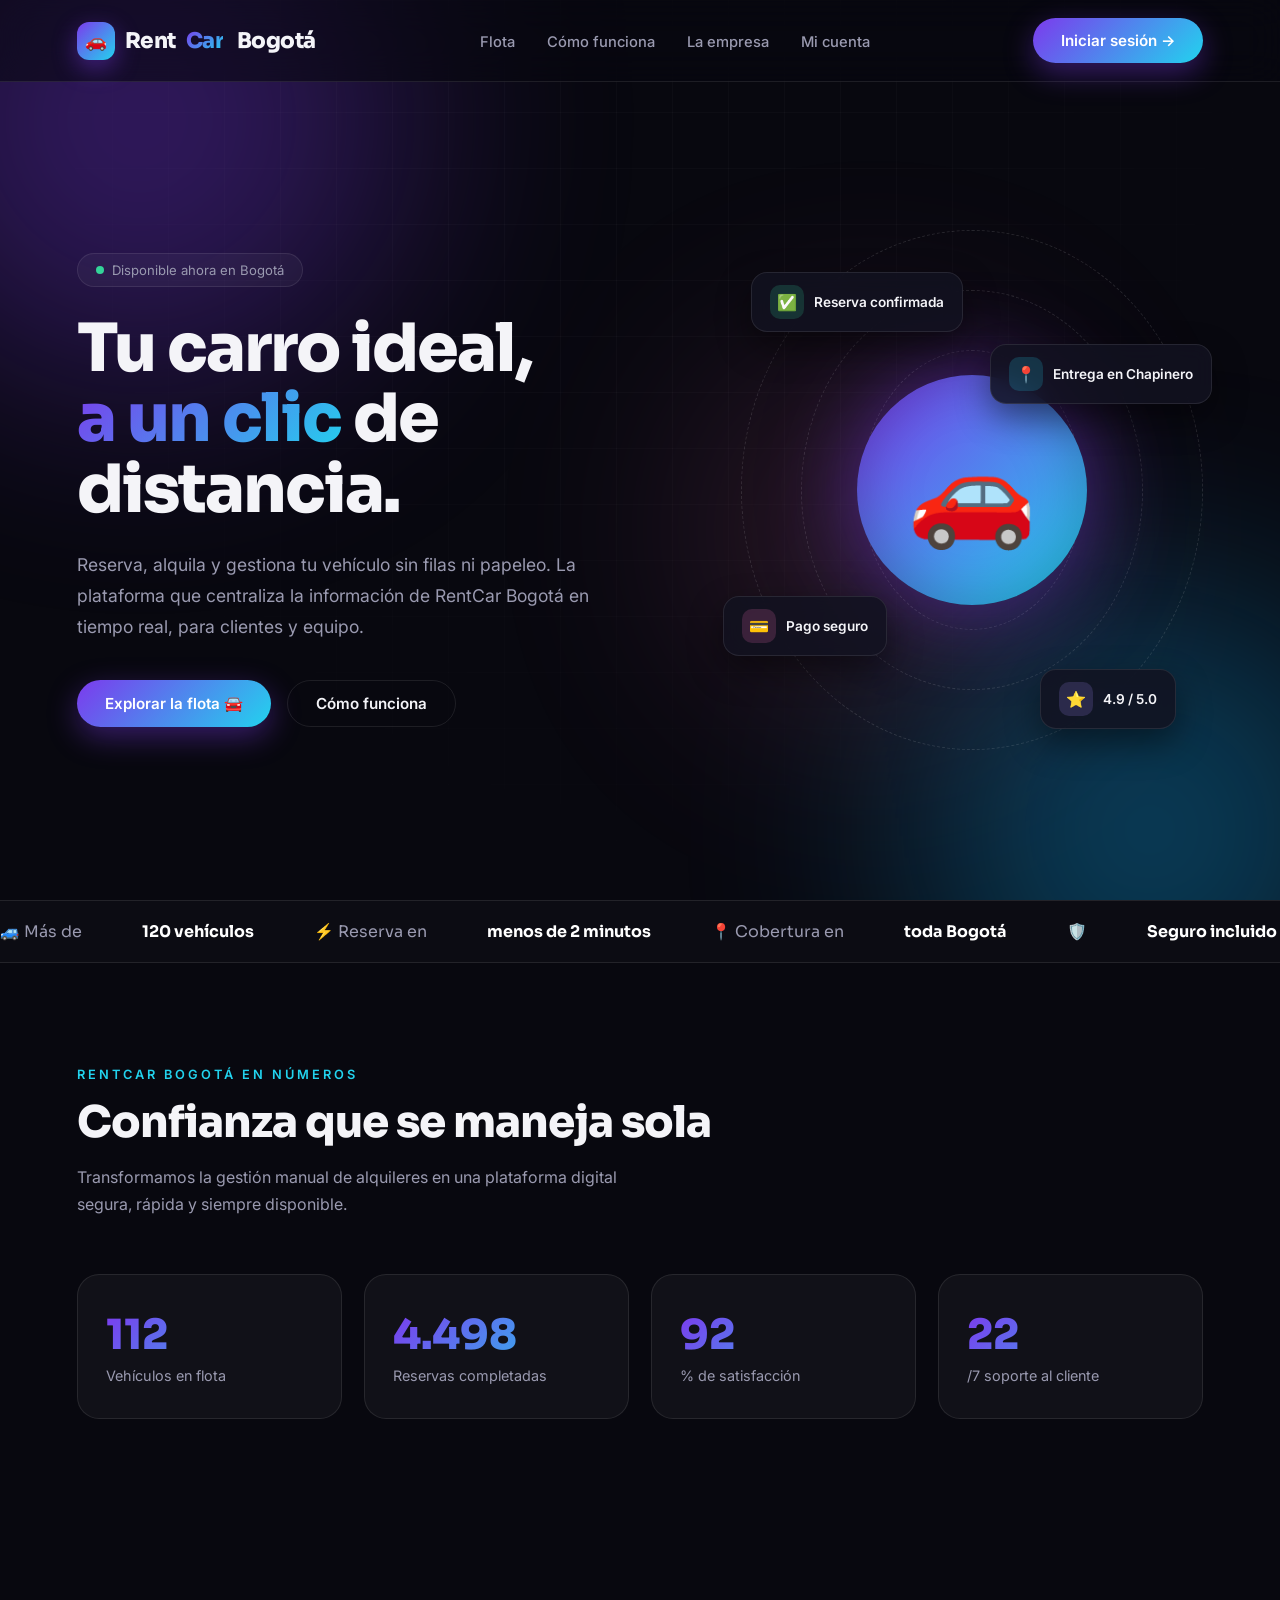
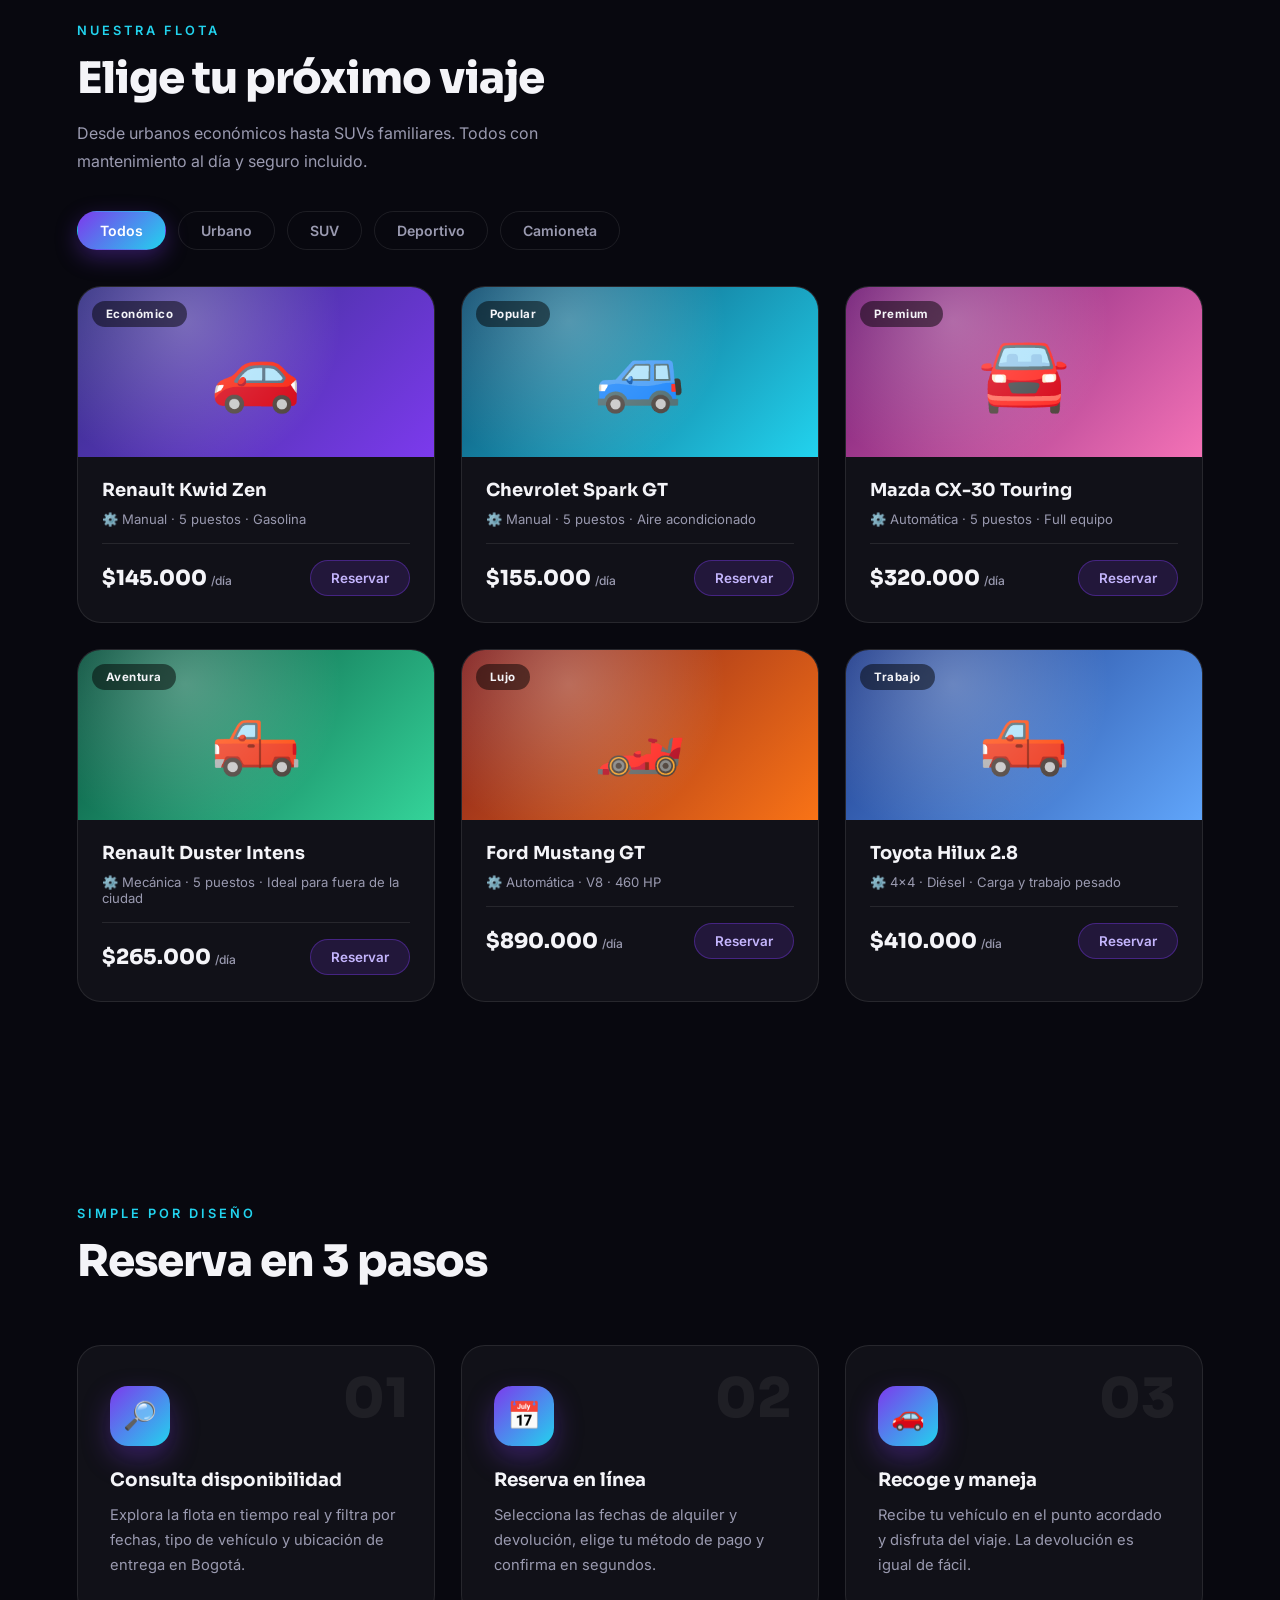
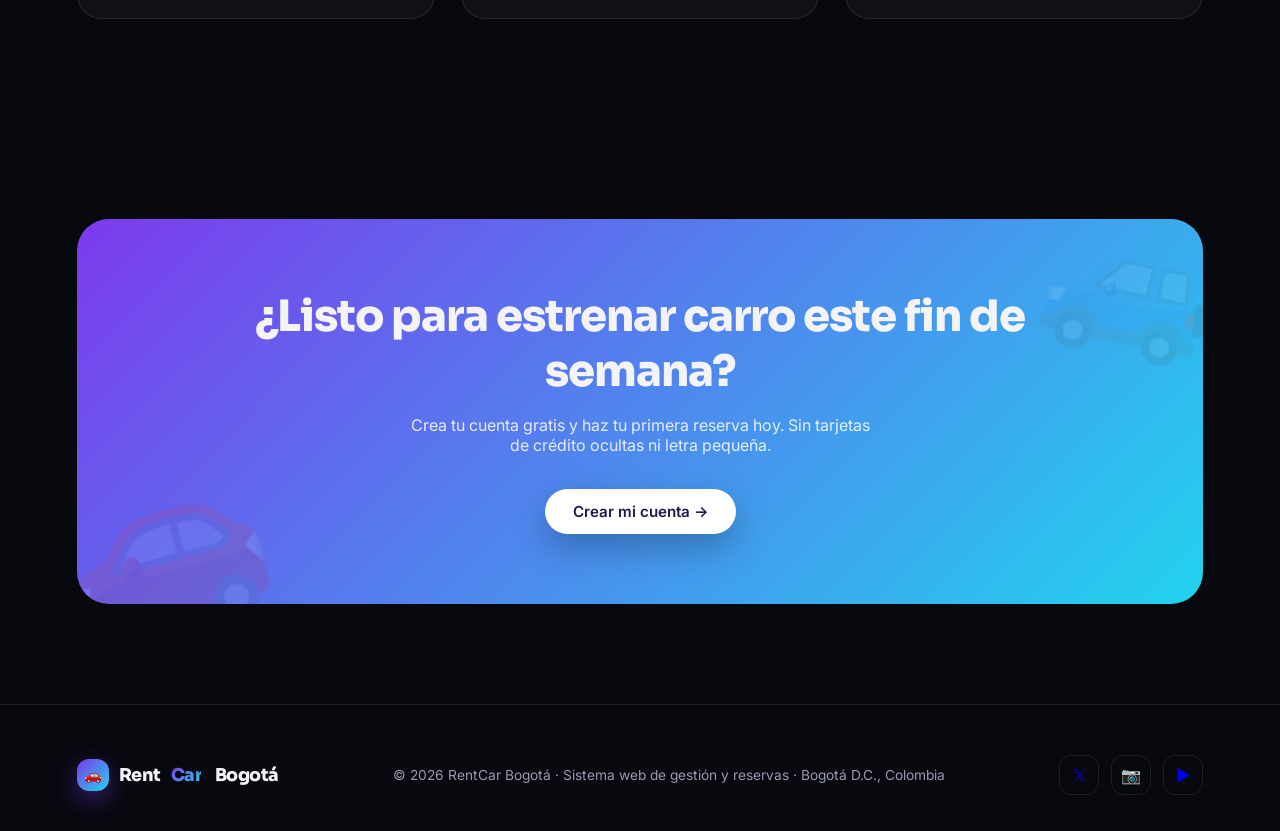
==== index.html @ 8a9c3f7c "landing page - version 1" ====
<!DOCTYPE html>
<html lang="es">
<head>
<meta charset="UTF-8">
<meta name="viewport" content="width=device-width, initial-scale=1.0">
<title>RentCar Bogotá — Tu carro te espera</title>
<link rel="preconnect" href="https://fonts.googleapis.com">
<link href="https://fonts.googleapis.com/css2?family=Sora:wght@400;600;700;800&family=Inter:wght@400;500;600&display=swap" rel="stylesheet">
<style>
:root{
  --bg:#08080f; --bg2:#0d0d1a; --card:#12122www;
  --card:rgba(255,255,255,.04);
  --violet:#7c3aed; --cyan:#22d3ee; --pink:#f472b6;
  --grad:linear-gradient(135deg,#7c3aed 0%,#22d3ee 100%);
  --text:#f4f4f8; --muted:#9a9ab0;
  --border:rgba(255,255,255,.09);
}
*{margin:0;padding:0;box-sizing:border-box}
html{scroll-behavior:smooth}
body{background:var(--bg);color:var(--text);font-family:'Inter',sans-serif;overflow-x:hidden}
h1,h2,h3,.brand{font-family:'Sora',sans-serif}
::selection{background:var(--violet);color:#fff}

/* ---------- FONDO ANIMADO ---------- */
.aurora{position:fixed;inset:0;z-index:-2;overflow:hidden}
.aurora span{position:absolute;border-radius:50%;filter:blur(120px);opacity:.35;animation:drift 18s ease-in-out infinite alternate}
.aurora span:nth-child(1){width:520px;height:520px;background:#7c3aed;top:-140px;left:-120px}
.aurora span:nth-child(2){width:460px;height:460px;background:#0ea5e9;bottom:-160px;right:-100px;animation-delay:-6s}
.aurora span:nth-child(3){width:340px;height:340px;background:#f472b6;top:40%;left:55%;opacity:.18;animation-delay:-12s}
@keyframes drift{from{transform:translate(0,0) scale(1)}to{transform:translate(90px,60px) scale(1.15)}}
.grid-overlay{position:fixed;inset:0;z-index:-1;background-image:linear-gradient(rgba(255,255,255,.025) 1px,transparent 1px),linear-gradient(90deg,rgba(255,255,255,.025) 1px,transparent 1px);background-size:56px 56px;mask-image:radial-gradient(ellipse at 50% 0%,#000 30%,transparent 75%)}

/* ---------- NAV ---------- */
nav{position:fixed;top:0;left:0;right:0;z-index:100;display:flex;align-items:center;justify-content:space-between;padding:18px 6vw;backdrop-filter:blur(18px);background:rgba(8,8,15,.6);border-bottom:1px solid var(--border);transition:.3s}
.brand{font-size:1.35rem;font-weight:800;letter-spacing:-.5px;display:flex;align-items:center;gap:10px;text-decoration:none;color:var(--text)}
.brand .logo{width:38px;height:38px;border-radius:12px;background:var(--grad);display:grid;place-items:center;font-size:1.1rem;box-shadow:0 8px 24px rgba(124,58,237,.45)}
.brand em{font-style:normal;background:var(--grad);-webkit-background-clip:text;background-clip:text;color:transparent}
.nav-links{display:flex;gap:32px;list-style:none}
.nav-links a{color:var(--muted);text-decoration:none;font-size:.92rem;font-weight:500;position:relative;transition:color .25s}
.nav-links a::after{content:'';position:absolute;left:0;bottom:-6px;width:0;height:2px;background:var(--grad);border-radius:2px;transition:width .3s}
.nav-links a:hover{color:#fff}
.nav-links a:hover::after{width:100%}
.btn{display:inline-flex;align-items:center;gap:8px;padding:13px 28px;border-radius:100px;font-weight:600;font-size:.95rem;text-decoration:none;border:none;cursor:pointer;transition:transform .25s,box-shadow .25s;font-family:'Inter',sans-serif}
.btn-primary{background:var(--grad);color:#fff;box-shadow:0 10px 30px rgba(124,58,237,.4)}
.btn-primary:hover{transform:translateY(-3px);box-shadow:0 16px 40px rgba(34,211,238,.35)}
.btn-ghost{background:transparent;color:var(--text);border:1px solid var(--border)}
.btn-ghost:hover{border-color:var(--cyan);transform:translateY(-3px)}
.hamburger{display:none;background:none;border:none;color:#fff;font-size:1.6rem;cursor:pointer}

/* ---------- HERO ---------- */
.hero{min-height:100vh;display:grid;grid-template-columns:1.15fr .85fr;align-items:center;gap:40px;padding:140px 6vw 60px;max-width:1400px;margin:0 auto}
.badge{display:inline-flex;align-items:center;gap:8px;padding:8px 18px;border-radius:100px;border:1px solid var(--border);background:rgba(255,255,255,.04);font-size:.82rem;color:var(--muted);margin-bottom:26px}
.badge .dot{width:8px;height:8px;border-radius:50%;background:#34d399;animation:pulse 1.8s infinite}
@keyframes pulse{0%,100%{box-shadow:0 0 0 0 rgba(52,211,153,.6)}50%{box-shadow:0 0 0 8px rgba(52,211,153,0)}}
.hero h1{font-size:clamp(2.6rem,5.2vw,4.4rem);font-weight:800;line-height:1.06;letter-spacing:-2px}
.hero h1 .shine{background:var(--grad);-webkit-background-clip:text;background-clip:text;color:transparent;position:relative}
.hero p{color:var(--muted);font-size:1.1rem;line-height:1.75;max-width:520px;margin:26px 0 38px}
.hero-cta{display:flex;gap:16px;flex-wrap:wrap}
.hero-visual{position:relative;height:520px;display:grid;place-items:center}
.orbit{position:absolute;inset:0;border:1px dashed rgba(255,255,255,.12);border-radius:50%;animation:spin 30s linear infinite}
.orbit.o2{inset:60px;animation-duration:22s;animation-direction:reverse}
.orbit.o3{inset:120px;animation-duration:16s}
@keyframes spin{to{transform:rotate(360deg)}}
.car-core{width:230px;height:230px;border-radius:50%;background:var(--grad);display:grid;place-items:center;font-size:6.5rem;box-shadow:0 0 90px rgba(124,58,237,.55),inset 0 0 60px rgba(0,0,0,.25);animation:float 5s ease-in-out infinite;z-index:2}
@keyframes float{0%,100%{transform:translateY(0)}50%{transform:translateY(-22px)}}
.sat{position:absolute;padding:12px 18px;border-radius:16px;background:rgba(18,18,32,.85);border:1px solid var(--border);backdrop-filter:blur(10px);font-size:.85rem;font-weight:600;display:flex;align-items:center;gap:10px;box-shadow:0 14px 34px rgba(0,0,0,.45);animation:float 6s ease-in-out infinite;white-space:nowrap;z-index:3}
.sat .ico{width:34px;height:34px;border-radius:10px;display:grid;place-items:center;font-size:1rem}
.s1{top:8%;left:2%}.s2{top:22%;right:-2%;animation-delay:-2s}.s3{bottom:18%;left:-4%;animation-delay:-4s}.s4{bottom:4%;right:6%;animation-delay:-1s}

/* ---------- MARQUEE ---------- */
.marquee{border-top:1px solid var(--border);border-bottom:1px solid var(--border);padding:20px 0;overflow:hidden;background:rgba(255,255,255,.02)}
.marquee-track{display:flex;gap:60px;width:max-content;animation:scrollX 26s linear infinite}
.marquee-track span{font-family:'Sora',sans-serif;font-size:1rem;color:var(--muted);display:flex;align-items:center;gap:60px;white-space:nowrap}
.marquee-track b{color:#fff}
@keyframes scrollX{to{transform:translateX(-50%)}}

/* ---------- SECCIONES ---------- */
section{padding:100px 6vw;max-width:1400px;margin:0 auto}
.sec-tag{color:var(--cyan);font-size:.8rem;font-weight:600;letter-spacing:3px;text-transform:uppercase}
.sec-title{font-size:clamp(1.9rem,3.4vw,2.8rem);font-weight:800;letter-spacing:-1px;margin:12px 0 14px}
.sec-sub{color:var(--muted);max-width:560px;line-height:1.7}

/* reveal */
.reveal{opacity:0;transform:translateY(42px);transition:opacity .8s cubic-bezier(.2,.7,.3,1),transform .8s cubic-bezier(.2,.7,.3,1)}
.reveal.visible{opacity:1;transform:none}

/* ---------- STATS ---------- */
.stats{display:grid;grid-template-columns:repeat(4,1fr);gap:22px;margin-top:56px}
.stat{padding:34px 28px;border-radius:22px;background:var(--card);border:1px solid var(--border);transition:.35s;position:relative;overflow:hidden}
.stat::before{content:'';position:absolute;top:0;left:0;right:0;height:3px;background:var(--grad);transform:scaleX(0);transform-origin:left;transition:transform .45s}
.stat:hover{transform:translateY(-8px);border-color:rgba(124,58,237,.5)}
.stat:hover::before{transform:scaleX(1)}
.stat .num{font-family:'Sora',sans-serif;font-size:2.6rem;font-weight:800;background:var(--grad);-webkit-background-clip:text;background-clip:text;color:transparent}
.stat .lbl{color:var(--muted);font-size:.9rem;margin-top:6px}

/* ---------- FLOTA ---------- */
.filters{display:flex;gap:12px;flex-wrap:wrap;margin:36px 0}
.chip{padding:10px 22px;border-radius:100px;border:1px solid var(--border);background:transparent;color:var(--muted);font-size:.88rem;font-weight:600;cursor:pointer;transition:.25s;font-family:'Inter',sans-serif}
.chip:hover{color:#fff;border-color:var(--cyan)}
.chip.active{background:var(--grad);color:#fff;border-color:transparent;box-shadow:0 8px 22px rgba(124,58,237,.35)}
.fleet{display:grid;grid-template-columns:repeat(auto-fill,minmax(300px,1fr));gap:26px}
.car-card{border-radius:24px;background:var(--card);border:1px solid var(--border);overflow:hidden;transition:transform .4s cubic-bezier(.2,.7,.3,1),box-shadow .4s,opacity .4s;cursor:pointer}
.car-card:hover{transform:translateY(-10px) scale(1.015);box-shadow:0 26px 60px rgba(0,0,0,.55)}
.car-card.hide{display:none}
.car-img{height:170px;display:grid;place-items:center;font-size:4.6rem;position:relative;overflow:hidden}
.car-img::after{content:'';position:absolute;inset:0;background:radial-gradient(circle at 30% 20%,rgba(255,255,255,.28),transparent 55%)}
.car-img .tag{position:absolute;top:14px;left:14px;font-size:.72rem;font-weight:700;padding:6px 14px;border-radius:100px;background:rgba(0,0,0,.5);backdrop-filter:blur(6px);z-index:2;letter-spacing:.5px}
.car-body{padding:22px 24px 26px}
.car-body h3{font-size:1.12rem;font-weight:700}
.car-meta{display:flex;gap:14px;color:var(--muted);font-size:.82rem;margin:10px 0 16px;flex-wrap:wrap}
.car-meta span{display:flex;align-items:center;gap:5px}
.car-foot{display:flex;align-items:center;justify-content:space-between;border-top:1px solid var(--border);padding-top:16px}
.price{font-family:'Sora',sans-serif;font-size:1.3rem;font-weight:800}
.price small{font-size:.75rem;color:var(--muted);font-weight:500;font-family:'Inter',sans-serif}
.mini-btn{padding:9px 20px;border-radius:100px;background:rgba(124,58,237,.16);color:#c4b5fd;font-size:.84rem;font-weight:600;border:1px solid rgba(124,58,237,.4);cursor:pointer;transition:.25s;font-family:'Inter',sans-serif}
.mini-btn:hover{background:var(--violet);color:#fff}

/* ---------- CÓMO FUNCIONA ---------- */
.steps{display:grid;grid-template-columns:repeat(3,1fr);gap:26px;margin-top:56px}
.step{padding:40px 32px;border-radius:24px;background:var(--card);border:1px solid var(--border);position:relative;transition:.35s}
.step:hover{transform:translateY(-8px);border-color:rgba(34,211,238,.45)}
.step .n{font-family:'Sora',sans-serif;font-size:3.4rem;font-weight:800;position:absolute;top:18px;right:26px;color:rgba(255,255,255,.06)}
.step .ico{width:60px;height:60px;border-radius:18px;background:var(--grad);display:grid;place-items:center;font-size:1.7rem;margin-bottom:22px;box-shadow:0 12px 28px rgba(124,58,237,.35)}
.step h3{font-size:1.15rem;margin-bottom:12px}
.step p{color:var(--muted);font-size:.92rem;line-height:1.7}

/* ---------- CTA ---------- */
.cta-banner{border-radius:32px;background:var(--grad);padding:70px 8%;text-align:center;position:relative;overflow:hidden}
.cta-banner::before{content:'🚗';position:absolute;font-size:11rem;opacity:.1;left:-30px;bottom:-40px;transform:rotate(-15deg)}
.cta-banner::after{content:'🚙';position:absolute;font-size:9rem;opacity:.1;right:-20px;top:-30px;transform:rotate(12deg)}
.cta-banner h2{font-size:clamp(1.8rem,3.5vw,2.7rem);font-weight:800;letter-spacing:-1px}
.cta-banner p{margin:16px auto 34px;max-width:480px;color:rgba(255,255,255,.85)}
.btn-white{background:#fff;color:#1e1b4b;box-shadow:0 14px 34px rgba(0,0,0,.25)}
.btn-white:hover{transform:translateY(-3px) scale(1.03)}

/* ---------- FOOTER ---------- */
footer{border-top:1px solid var(--border);padding:50px 6vw 36px;display:flex;justify-content:space-between;align-items:center;flex-wrap:wrap;gap:20px;color:var(--muted);font-size:.86rem}
.socials{display:flex;gap:12px}
.socials a{width:40px;height:40px;border-radius:12px;border:1px solid var(--border);display:grid;place-items:center;text-decoration:none;transition:.25s;font-size:1rem}
.socials a:hover{background:var(--grad);border-color:transparent;transform:translateY(-4px)}

/* ---------- RESPONSIVE ---------- */
@media(max-width:980px){
  .hero{grid-template-columns:1fr;padding-top:120px;text-align:center}
  .hero p{margin-inline:auto}
  .hero-cta{justify-content:center}
  .hero-visual{height:420px}
  .stats{grid-template-columns:repeat(2,1fr)}
  .steps{grid-template-columns:1fr}
  .nav-links{display:none}
  .hamburger{display:block}
  .nav-links.open{display:flex;position:absolute;top:72px;left:0;right:0;flex-direction:column;background:rgba(8,8,15,.97);padding:26px 6vw;gap:20px;border-bottom:1px solid var(--border)}
}
@media(max-width:560px){.stats{grid-template-columns:1fr}.sat{font-size:.72rem;padding:9px 13px}}
</style>
<base target="_blank">
</head>
<body>

<div class="aurora"><span></span><span></span><span></span></div>
<div class="grid-overlay"></div>

<nav id="nav">
  <a class="brand" href="#"><span class="logo">🚗</span>Rent<em>Car</em>&nbsp;Bogotá</a>
  <ul class="nav-links" id="navLinks">
    <li><a href="#flota">Flota</a></li>
    <li><a href="#como">Cómo funciona</a></li>
    <li><a href="#stats">La empresa</a></li>
    <li><a href="panel.html">Mi cuenta</a></li>
  </ul>
  <div style="display:flex;gap:12px;align-items:center">
    <a href="panel.html" class="btn btn-primary">Iniciar sesión →</a>
    <button class="hamburger" id="ham">☰</button>
  </div>
</nav>

<!-- HERO -->
<header class="hero">
  <div>
    <div class="badge"><span class="dot"></span> Disponible ahora en Bogotá</div>
    <h1>Tu carro ideal,<br><span class="shine">a un clic</span> de distancia.</h1>
    <p>Reserva, alquila y gestiona tu vehículo sin filas ni papeleo. La plataforma que centraliza la información de RentCar Bogotá en tiempo real, para clientes y equipo.</p>
    <div class="hero-cta">
      <a href="#flota" class="btn btn-primary">Explorar la flota 🚘</a>
      <a href="#como" class="btn btn-ghost">Cómo funciona</a>
    </div>
  </div>
  <div class="hero-visual">
    <div class="orbit"></div><div class="orbit o2"></div><div class="orbit o3"></div>
    <div class="car-core">🚗</div>
    <div class="sat s1"><span class="ico" style="background:rgba(52,211,153,.18)">✅</span> Reserva confirmada</div>
    <div class="sat s2"><span class="ico" style="background:rgba(34,211,238,.18)">📍</span> Entrega en Chapinero</div>
    <div class="sat s3"><span class="ico" style="background:rgba(244,114,182,.18)">💳</span> Pago seguro</div>
    <div class="sat s4"><span class="ico" style="background:rgba(167,139,250,.18)">⭐</span> 4.9 / 5.0</div>
  </div>
</header>

<!-- MARQUEE -->
<div class="marquee">
  <div class="marquee-track">
    <span>🚙 Más de <b>120 vehículos</b></span><span>⚡ Reserva en <b>menos de 2 minutos</b></span><span>📍 Cobertura en <b>toda Bogotá</b></span><span>🛡️ <b>Seguro incluido</b></span><span>💳 <b>Pagos 100% seguros</b></span><span>🕐 Atención <b>24/7</b></span>
    <span>🚙 Más de <b>120 vehículos</b></span><span>⚡ Reserva en <b>menos de 2 minutos</b></span><span>📍 Cobertura en <b>toda Bogotá</b></span><span>🛡️ <b>Seguro incluido</b></span><span>💳 <b>Pagos 100% seguros</b></span><span>🕐 Atención <b>24/7</b></span>
  </div>
</div>

<!-- STATS -->
<section id="stats">
  <span class="sec-tag reveal">RentCar Bogotá en números</span>
  <h2 class="sec-title reveal">Confianza que se maneja sola</h2>
  <p class="sec-sub reveal">Transformamos la gestión manual de alquileres en una plataforma digital segura, rápida y siempre disponible.</p>
  <div class="stats">
    <div class="stat reveal"><div class="num" data-count="120">0</div><div class="lbl">Vehículos en flota</div></div>
    <div class="stat reveal"><div class="num" data-count="4800">0</div><div class="lbl">Reservas completadas</div></div>
    <div class="stat reveal"><div class="num" data-count="98">0</div><div class="lbl">% de satisfacción</div></div>
    <div class="stat reveal"><div class="num" data-count="24">0</div><div class="lbl">/7 soporte al cliente</div></div>
  </div>
</section>

<!-- FLOTA -->
<section id="flota">
  <span class="sec-tag reveal">Nuestra flota</span>
  <h2 class="sec-title reveal">Elige tu próximo viaje</h2>
  <p class="sec-sub reveal">Desde urbanos económicos hasta SUVs familiares. Todos con mantenimiento al día y seguro incluido.</p>
  <div class="filters reveal">
    <button class="chip active" data-f="todos">Todos</button>
    <button class="chip" data-f="urbano">Urbano</button>
    <button class="chip" data-f="suv">SUV</button>
    <button class="chip" data-f="deportivo">Deportivo</button>
    <button class="chip" data-f="camioneta">Camioneta</button>
  </div>
  <div class="fleet" id="fleet"></div>
</section>

<!-- CÓMO FUNCIONA -->
<section id="como">
  <span class="sec-tag reveal">Simple por diseño</span>
  <h2 class="sec-title reveal">Reserva en 3 pasos</h2>
  <div class="steps">
    <div class="step reveal"><span class="n">01</span><div class="ico">🔎</div><h3>Consulta disponibilidad</h3><p>Explora la flota en tiempo real y filtra por fechas, tipo de vehículo y ubicación de entrega en Bogotá.</p></div>
    <div class="step reveal"><span class="n">02</span><div class="ico">📅</div><h3>Reserva en línea</h3><p>Selecciona las fechas de alquiler y devolución, elige tu método de pago y confirma en segundos.</p></div>
    <div class="step reveal"><span class="n">03</span><div class="ico">🚗</div><h3>Recoge y maneja</h3><p>Recibe tu vehículo en el punto acordado y disfruta del viaje. La devolución es igual de fácil.</p></div>
  </div>
</section>

<!-- CTA -->
<section>
  <div class="cta-banner reveal">
    <h2>¿Listo para estrenar carro este fin de semana?</h2>
    <p>Crea tu cuenta gratis y haz tu primera reserva hoy. Sin tarjetas de crédito ocultas ni letra pequeña.</p>
    <a href="panel.html" class="btn btn-white">Crear mi cuenta →</a>
  </div>
</section>

<footer>
  <a class="brand" href="#" style="font-size:1.1rem"><span class="logo" style="width:32px;height:32px;font-size:.9rem">🚗</span>Rent<em>Car</em>&nbsp;Bogotá</a>
  <div>© 2026 RentCar Bogotá · Sistema web de gestión y reservas · Bogotá D.C., Colombia</div>
  <div class="socials"><a href="#">𝕏</a><a href="#">📷</a><a href="#">▶️</a></div>
</footer>

<script>
/* ---- DATOS DE FLOTA ---- */
const cars=[
 {n:"Renault Kwid Zen",t:"urbano",e:"🚗",p:145000,d:"Manual · 5 puestos · Gasolina",g:"linear-gradient(135deg,#312e81,#7c3aed)",tag:"Económico"},
 {n:"Chevrolet Spark GT",t:"urbano",e:"🚙",p:155000,d:"Manual · 5 puestos · Aire acondicionado",g:"linear-gradient(135deg,#0c4a6e,#22d3ee)",tag:"Popular"},
 {n:"Mazda CX-30 Touring",t:"suv",e:"🚘",p:320000,d:"Automática · 5 puestos · Full equipo",g:"linear-gradient(135deg,#701a75,#f472b6)",tag:"Premium"},
 {n:"Renault Duster Intens",t:"suv",e:"🛻",p:265000,d:"Mecánica · 5 puestos · Ideal para fuera de la ciudad",g:"linear-gradient(135deg,#064e3b,#34d399)",tag:"Aventura"},
 {n:"Ford Mustang GT",t:"deportivo",e:"🏎️",p:890000,d:"Automática · V8 · 460 HP",g:"linear-gradient(135deg,#7f1d1d,#f97316)",tag:"Lujo"},
 {n:"Toyota Hilux 2.8",t:"camioneta",e:"🛻",p:410000,d:"4x4 · Diésel · Carga y trabajo pesado",g:"linear-gradient(135deg,#1e3a8a,#60a5fa)",tag:"Trabajo"},
];
const fleet=document.getElementById('fleet');
fleet.innerHTML=cars.map(c=>`
 <div class="car-card reveal" data-t="${c.t}">
   <div class="car-img" style="background:${c.g}"><span class="tag">${c.tag}</span>${c.e}</div>
   <div class="car-body">
     <h3>${c.n}</h3>
     <div class="car-meta"><span>⚙️ ${c.d}</span></div>
     <div class="car-foot">
       <div class="price">$${c.p.toLocaleString('es-CO')} <small>/día</small></div>
       <button class="mini-btn" onclick="location.href='panel.html'">Reservar</button>
     </div>
   </div>
 </div>`).join('');

/* ---- FILTROS ---- */
document.querySelectorAll('.chip').forEach(ch=>ch.addEventListener('click',()=>{
  document.querySelector('.chip.active').classList.remove('active');
  ch.classList.add('active');
  const f=ch.dataset.f;
  document.querySelectorAll('.car-card').forEach(c=>{
    const show=f==='todos'||c.dataset.t===f;
    c.classList.toggle('hide',!show);
    if(show){c.style.opacity=0;requestAnimationFrame(()=>{c.style.opacity=1;c.style.transform='none'});}
  });
}));

/* ---- REVEAL ON SCROLL ---- */
const io=new IntersectionObserver(es=>es.forEach(e=>{if(e.isIntersecting){e.target.classList.add('visible');io.unobserve(e.target)}}),{threshold:.15});
document.querySelectorAll('.reveal').forEach(el=>io.observe(el));

/* ---- CONTADORES ANIMADOS ---- */
const cio=new IntersectionObserver(es=>es.forEach(e=>{
  if(!e.isIntersecting)return;
  const el=e.target,end=+el.dataset.count,t0=performance.now();
  (function tick(t){const p=Math.min((t-t0)/1600,1),ease=1-Math.pow(1-p,3);
    el.textContent=Math.round(end*ease).toLocaleString('es-CO');
    if(p<1)requestAnimationFrame(tick)})(t0);
  cio.unobserve(el);
}),{threshold:.6});
document.querySelectorAll('[data-count]').forEach(el=>cio.observe(el));

/* ---- NAV MÓVIL ---- */
document.getElementById('ham').onclick=()=>document.getElementById('navLinks').classList.toggle('open');
document.querySelectorAll('#navLinks a').forEach(a=>a.onclick=()=>document.getElementById('navLinks').classList.remove('open'));
</script>
</body>
</html>
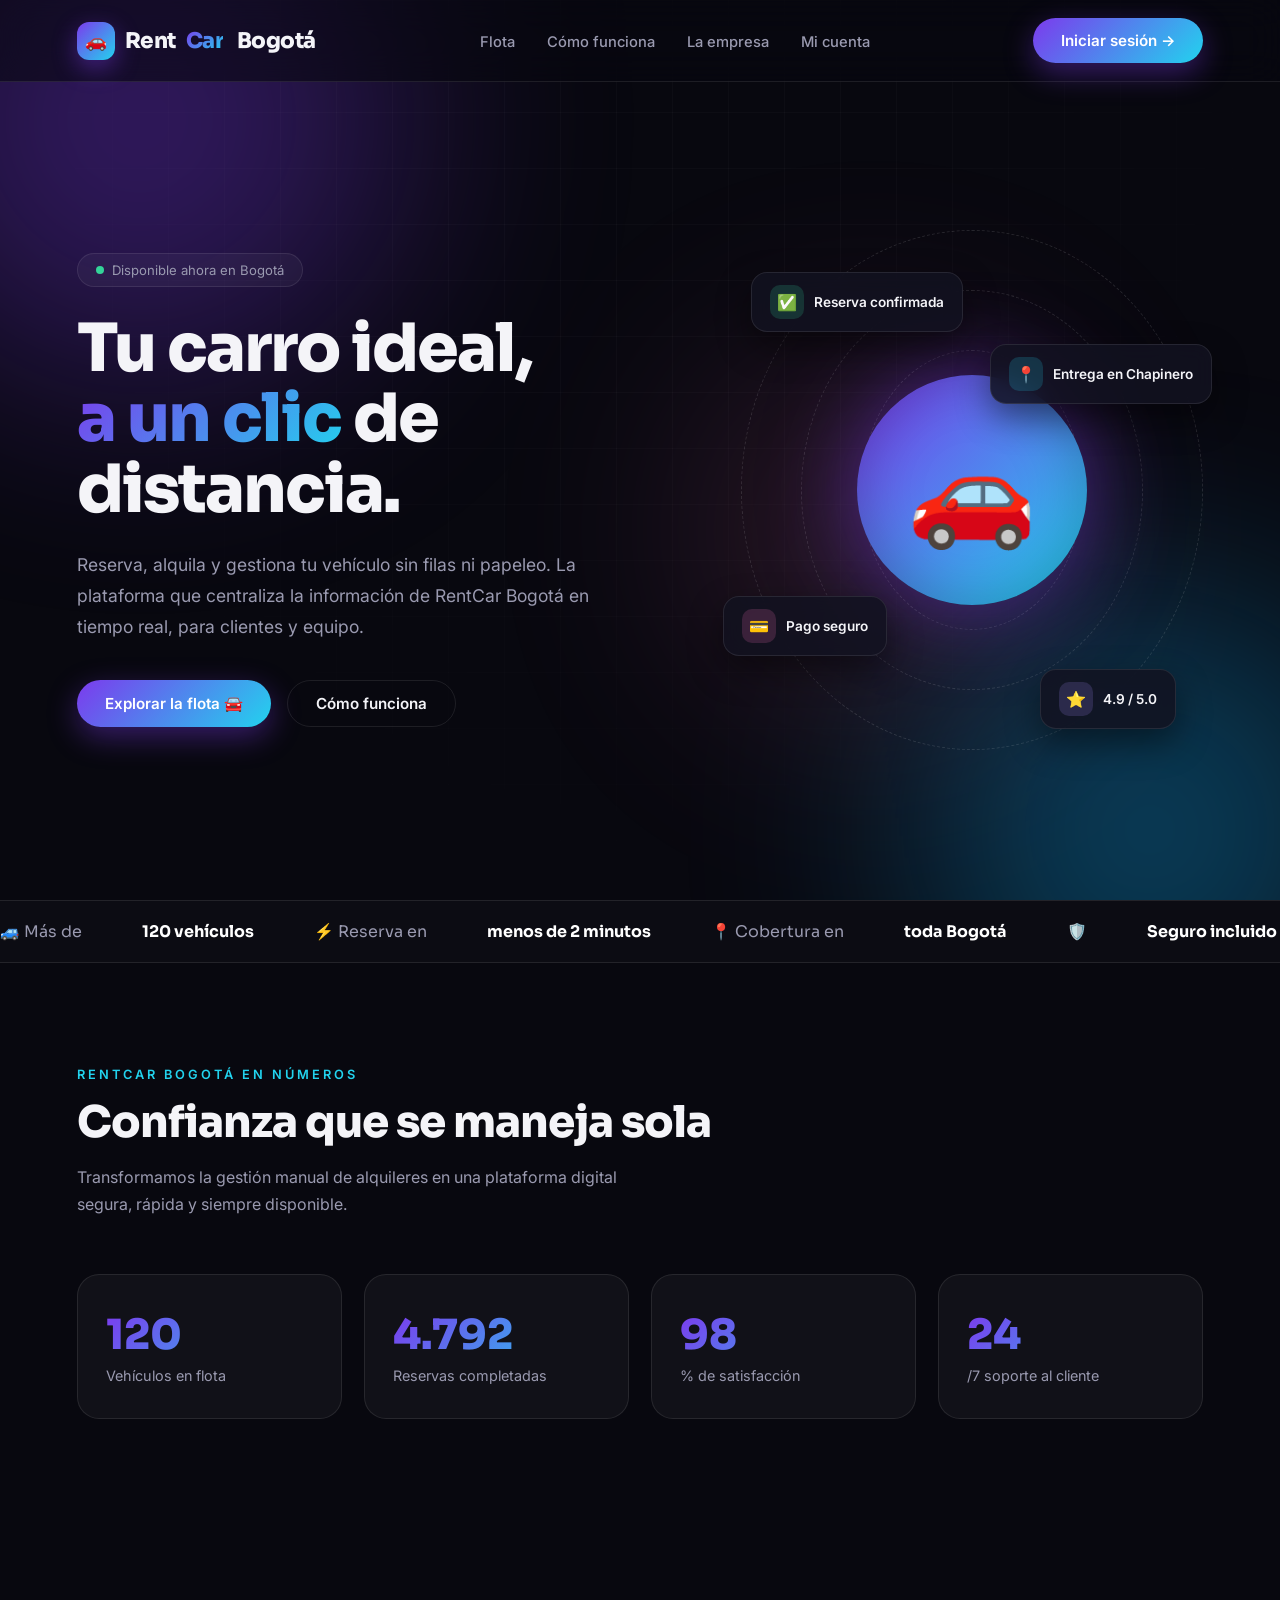
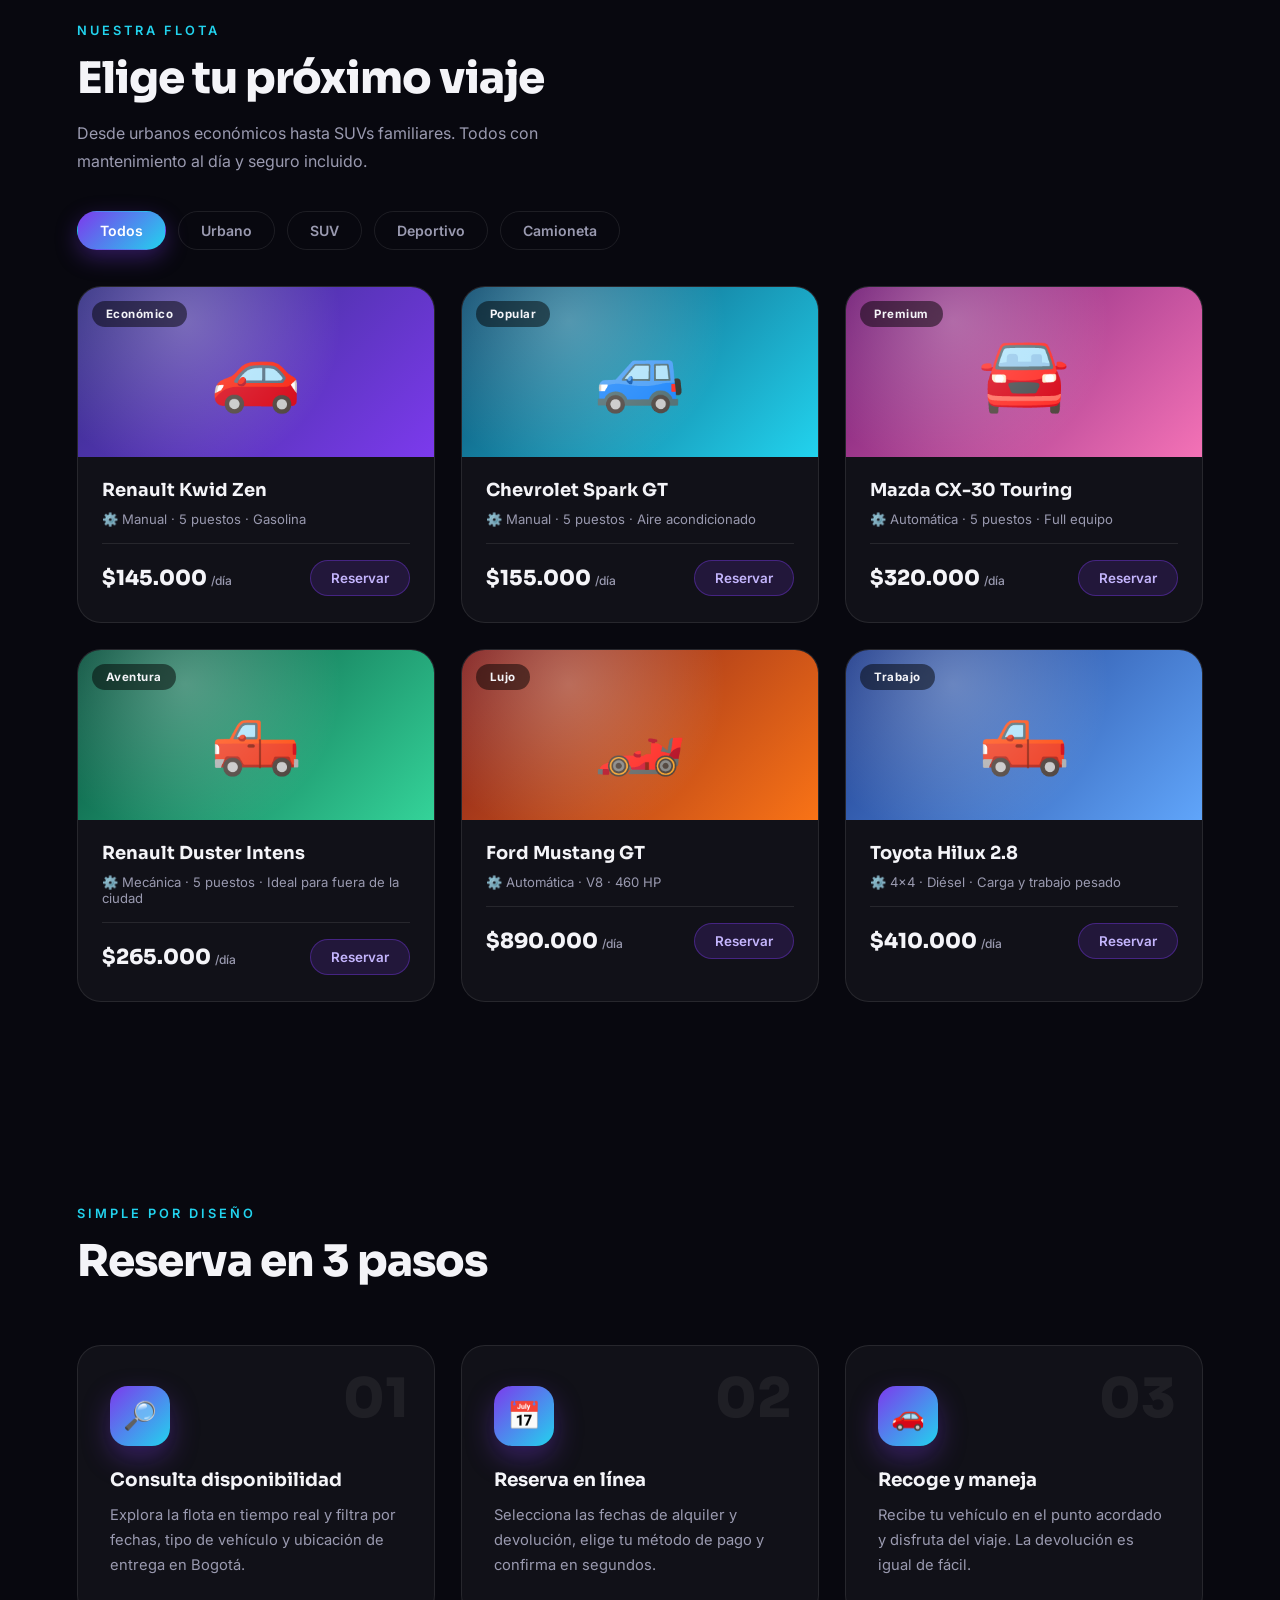
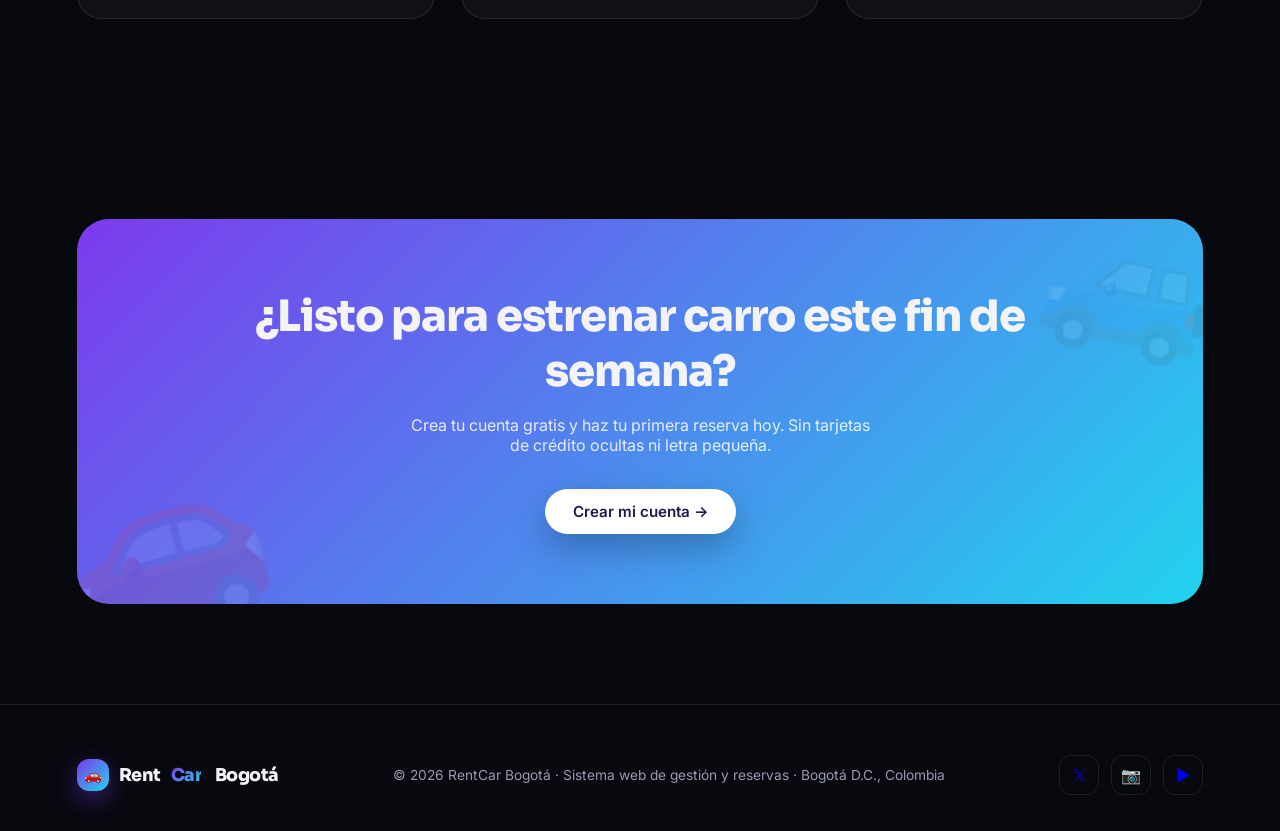
==== commit ee8019c4: "Separete and organize" ====
--- a/index.html
+++ b/index.html
@@ -6,153 +6,7 @@
 <title>RentCar Bogotá — Tu carro te espera</title>
 <link rel="preconnect" href="https://fonts.googleapis.com">
 <link href="https://fonts.googleapis.com/css2?family=Sora:wght@400;600;700;800&family=Inter:wght@400;500;600&display=swap" rel="stylesheet">
-<style>
-:root{
-  --bg:#08080f; --bg2:#0d0d1a; --card:#12122www;
-  --card:rgba(255,255,255,.04);
-  --violet:#7c3aed; --cyan:#22d3ee; --pink:#f472b6;
-  --grad:linear-gradient(135deg,#7c3aed 0%,#22d3ee 100%);
-  --text:#f4f4f8; --muted:#9a9ab0;
-  --border:rgba(255,255,255,.09);
-}
-*{margin:0;padding:0;box-sizing:border-box}
-html{scroll-behavior:smooth}
-body{background:var(--bg);color:var(--text);font-family:'Inter',sans-serif;overflow-x:hidden}
-h1,h2,h3,.brand{font-family:'Sora',sans-serif}
-::selection{background:var(--violet);color:#fff}
-
-/* ---------- FONDO ANIMADO ---------- */
-.aurora{position:fixed;inset:0;z-index:-2;overflow:hidden}
-.aurora span{position:absolute;border-radius:50%;filter:blur(120px);opacity:.35;animation:drift 18s ease-in-out infinite alternate}
-.aurora span:nth-child(1){width:520px;height:520px;background:#7c3aed;top:-140px;left:-120px}
-.aurora span:nth-child(2){width:460px;height:460px;background:#0ea5e9;bottom:-160px;right:-100px;animation-delay:-6s}
-.aurora span:nth-child(3){width:340px;height:340px;background:#f472b6;top:40%;left:55%;opacity:.18;animation-delay:-12s}
-@keyframes drift{from{transform:translate(0,0) scale(1)}to{transform:translate(90px,60px) scale(1.15)}}
-.grid-overlay{position:fixed;inset:0;z-index:-1;background-image:linear-gradient(rgba(255,255,255,.025) 1px,transparent 1px),linear-gradient(90deg,rgba(255,255,255,.025) 1px,transparent 1px);background-size:56px 56px;mask-image:radial-gradient(ellipse at 50% 0%,#000 30%,transparent 75%)}
-
-/* ---------- NAV ---------- */
-nav{position:fixed;top:0;left:0;right:0;z-index:100;display:flex;align-items:center;justify-content:space-between;padding:18px 6vw;backdrop-filter:blur(18px);background:rgba(8,8,15,.6);border-bottom:1px solid var(--border);transition:.3s}
-.brand{font-size:1.35rem;font-weight:800;letter-spacing:-.5px;display:flex;align-items:center;gap:10px;text-decoration:none;color:var(--text)}
-.brand .logo{width:38px;height:38px;border-radius:12px;background:var(--grad);display:grid;place-items:center;font-size:1.1rem;box-shadow:0 8px 24px rgba(124,58,237,.45)}
-.brand em{font-style:normal;background:var(--grad);-webkit-background-clip:text;background-clip:text;color:transparent}
-.nav-links{display:flex;gap:32px;list-style:none}
-.nav-links a{color:var(--muted);text-decoration:none;font-size:.92rem;font-weight:500;position:relative;transition:color .25s}
-.nav-links a::after{content:'';position:absolute;left:0;bottom:-6px;width:0;height:2px;background:var(--grad);border-radius:2px;transition:width .3s}
-.nav-links a:hover{color:#fff}
-.nav-links a:hover::after{width:100%}
-.btn{display:inline-flex;align-items:center;gap:8px;padding:13px 28px;border-radius:100px;font-weight:600;font-size:.95rem;text-decoration:none;border:none;cursor:pointer;transition:transform .25s,box-shadow .25s;font-family:'Inter',sans-serif}
-.btn-primary{background:var(--grad);color:#fff;box-shadow:0 10px 30px rgba(124,58,237,.4)}
-.btn-primary:hover{transform:translateY(-3px);box-shadow:0 16px 40px rgba(34,211,238,.35)}
-.btn-ghost{background:transparent;color:var(--text);border:1px solid var(--border)}
-.btn-ghost:hover{border-color:var(--cyan);transform:translateY(-3px)}
-.hamburger{display:none;background:none;border:none;color:#fff;font-size:1.6rem;cursor:pointer}
-
-/* ---------- HERO ---------- */
-.hero{min-height:100vh;display:grid;grid-template-columns:1.15fr .85fr;align-items:center;gap:40px;padding:140px 6vw 60px;max-width:1400px;margin:0 auto}
-.badge{display:inline-flex;align-items:center;gap:8px;padding:8px 18px;border-radius:100px;border:1px solid var(--border);background:rgba(255,255,255,.04);font-size:.82rem;color:var(--muted);margin-bottom:26px}
-.badge .dot{width:8px;height:8px;border-radius:50%;background:#34d399;animation:pulse 1.8s infinite}
-@keyframes pulse{0%,100%{box-shadow:0 0 0 0 rgba(52,211,153,.6)}50%{box-shadow:0 0 0 8px rgba(52,211,153,0)}}
-.hero h1{font-size:clamp(2.6rem,5.2vw,4.4rem);font-weight:800;line-height:1.06;letter-spacing:-2px}
-.hero h1 .shine{background:var(--grad);-webkit-background-clip:text;background-clip:text;color:transparent;position:relative}
-.hero p{color:var(--muted);font-size:1.1rem;line-height:1.75;max-width:520px;margin:26px 0 38px}
-.hero-cta{display:flex;gap:16px;flex-wrap:wrap}
-.hero-visual{position:relative;height:520px;display:grid;place-items:center}
-.orbit{position:absolute;inset:0;border:1px dashed rgba(255,255,255,.12);border-radius:50%;animation:spin 30s linear infinite}
-.orbit.o2{inset:60px;animation-duration:22s;animation-direction:reverse}
-.orbit.o3{inset:120px;animation-duration:16s}
-@keyframes spin{to{transform:rotate(360deg)}}
-.car-core{width:230px;height:230px;border-radius:50%;background:var(--grad);display:grid;place-items:center;font-size:6.5rem;box-shadow:0 0 90px rgba(124,58,237,.55),inset 0 0 60px rgba(0,0,0,.25);animation:float 5s ease-in-out infinite;z-index:2}
-@keyframes float{0%,100%{transform:translateY(0)}50%{transform:translateY(-22px)}}
-.sat{position:absolute;padding:12px 18px;border-radius:16px;background:rgba(18,18,32,.85);border:1px solid var(--border);backdrop-filter:blur(10px);font-size:.85rem;font-weight:600;display:flex;align-items:center;gap:10px;box-shadow:0 14px 34px rgba(0,0,0,.45);animation:float 6s ease-in-out infinite;white-space:nowrap;z-index:3}
-.sat .ico{width:34px;height:34px;border-radius:10px;display:grid;place-items:center;font-size:1rem}
-.s1{top:8%;left:2%}.s2{top:22%;right:-2%;animation-delay:-2s}.s3{bottom:18%;left:-4%;animation-delay:-4s}.s4{bottom:4%;right:6%;animation-delay:-1s}
-
-/* ---------- MARQUEE ---------- */
-.marquee{border-top:1px solid var(--border);border-bottom:1px solid var(--border);padding:20px 0;overflow:hidden;background:rgba(255,255,255,.02)}
-.marquee-track{display:flex;gap:60px;width:max-content;animation:scrollX 26s linear infinite}
-.marquee-track span{font-family:'Sora',sans-serif;font-size:1rem;color:var(--muted);display:flex;align-items:center;gap:60px;white-space:nowrap}
-.marquee-track b{color:#fff}
-@keyframes scrollX{to{transform:translateX(-50%)}}
-
-/* ---------- SECCIONES ---------- */
-section{padding:100px 6vw;max-width:1400px;margin:0 auto}
-.sec-tag{color:var(--cyan);font-size:.8rem;font-weight:600;letter-spacing:3px;text-transform:uppercase}
-.sec-title{font-size:clamp(1.9rem,3.4vw,2.8rem);font-weight:800;letter-spacing:-1px;margin:12px 0 14px}
-.sec-sub{color:var(--muted);max-width:560px;line-height:1.7}
-
-/* reveal */
-.reveal{opacity:0;transform:translateY(42px);transition:opacity .8s cubic-bezier(.2,.7,.3,1),transform .8s cubic-bezier(.2,.7,.3,1)}
-.reveal.visible{opacity:1;transform:none}
-
-/* ---------- STATS ---------- */
-.stats{display:grid;grid-template-columns:repeat(4,1fr);gap:22px;margin-top:56px}
-.stat{padding:34px 28px;border-radius:22px;background:var(--card);border:1px solid var(--border);transition:.35s;position:relative;overflow:hidden}
-.stat::before{content:'';position:absolute;top:0;left:0;right:0;height:3px;background:var(--grad);transform:scaleX(0);transform-origin:left;transition:transform .45s}
-.stat:hover{transform:translateY(-8px);border-color:rgba(124,58,237,.5)}
-.stat:hover::before{transform:scaleX(1)}
-.stat .num{font-family:'Sora',sans-serif;font-size:2.6rem;font-weight:800;background:var(--grad);-webkit-background-clip:text;background-clip:text;color:transparent}
-.stat .lbl{color:var(--muted);font-size:.9rem;margin-top:6px}
-
-/* ---------- FLOTA ---------- */
-.filters{display:flex;gap:12px;flex-wrap:wrap;margin:36px 0}
-.chip{padding:10px 22px;border-radius:100px;border:1px solid var(--border);background:transparent;color:var(--muted);font-size:.88rem;font-weight:600;cursor:pointer;transition:.25s;font-family:'Inter',sans-serif}
-.chip:hover{color:#fff;border-color:var(--cyan)}
-.chip.active{background:var(--grad);color:#fff;border-color:transparent;box-shadow:0 8px 22px rgba(124,58,237,.35)}
-.fleet{display:grid;grid-template-columns:repeat(auto-fill,minmax(300px,1fr));gap:26px}
-.car-card{border-radius:24px;background:var(--card);border:1px solid var(--border);overflow:hidden;transition:transform .4s cubic-bezier(.2,.7,.3,1),box-shadow .4s,opacity .4s;cursor:pointer}
-.car-card:hover{transform:translateY(-10px) scale(1.015);box-shadow:0 26px 60px rgba(0,0,0,.55)}
-.car-card.hide{display:none}
-.car-img{height:170px;display:grid;place-items:center;font-size:4.6rem;position:relative;overflow:hidden}
-.car-img::after{content:'';position:absolute;inset:0;background:radial-gradient(circle at 30% 20%,rgba(255,255,255,.28),transparent 55%)}
-.car-img .tag{position:absolute;top:14px;left:14px;font-size:.72rem;font-weight:700;padding:6px 14px;border-radius:100px;background:rgba(0,0,0,.5);backdrop-filter:blur(6px);z-index:2;letter-spacing:.5px}
-.car-body{padding:22px 24px 26px}
-.car-body h3{font-size:1.12rem;font-weight:700}
-.car-meta{display:flex;gap:14px;color:var(--muted);font-size:.82rem;margin:10px 0 16px;flex-wrap:wrap}
-.car-meta span{display:flex;align-items:center;gap:5px}
-.car-foot{display:flex;align-items:center;justify-content:space-between;border-top:1px solid var(--border);padding-top:16px}
-.price{font-family:'Sora',sans-serif;font-size:1.3rem;font-weight:800}
-.price small{font-size:.75rem;color:var(--muted);font-weight:500;font-family:'Inter',sans-serif}
-.mini-btn{padding:9px 20px;border-radius:100px;background:rgba(124,58,237,.16);color:#c4b5fd;font-size:.84rem;font-weight:600;border:1px solid rgba(124,58,237,.4);cursor:pointer;transition:.25s;font-family:'Inter',sans-serif}
-.mini-btn:hover{background:var(--violet);color:#fff}
-
-/* ---------- CÓMO FUNCIONA ---------- */
-.steps{display:grid;grid-template-columns:repeat(3,1fr);gap:26px;margin-top:56px}
-.step{padding:40px 32px;border-radius:24px;background:var(--card);border:1px solid var(--border);position:relative;transition:.35s}
-.step:hover{transform:translateY(-8px);border-color:rgba(34,211,238,.45)}
-.step .n{font-family:'Sora',sans-serif;font-size:3.4rem;font-weight:800;position:absolute;top:18px;right:26px;color:rgba(255,255,255,.06)}
-.step .ico{width:60px;height:60px;border-radius:18px;background:var(--grad);display:grid;place-items:center;font-size:1.7rem;margin-bottom:22px;box-shadow:0 12px 28px rgba(124,58,237,.35)}
-.step h3{font-size:1.15rem;margin-bottom:12px}
-.step p{color:var(--muted);font-size:.92rem;line-height:1.7}
-
-/* ---------- CTA ---------- */
-.cta-banner{border-radius:32px;background:var(--grad);padding:70px 8%;text-align:center;position:relative;overflow:hidden}
-.cta-banner::before{content:'🚗';position:absolute;font-size:11rem;opacity:.1;left:-30px;bottom:-40px;transform:rotate(-15deg)}
-.cta-banner::after{content:'🚙';position:absolute;font-size:9rem;opacity:.1;right:-20px;top:-30px;transform:rotate(12deg)}
-.cta-banner h2{font-size:clamp(1.8rem,3.5vw,2.7rem);font-weight:800;letter-spacing:-1px}
-.cta-banner p{margin:16px auto 34px;max-width:480px;color:rgba(255,255,255,.85)}
-.btn-white{background:#fff;color:#1e1b4b;box-shadow:0 14px 34px rgba(0,0,0,.25)}
-.btn-white:hover{transform:translateY(-3px) scale(1.03)}
-
-/* ---------- FOOTER ---------- */
-footer{border-top:1px solid var(--border);padding:50px 6vw 36px;display:flex;justify-content:space-between;align-items:center;flex-wrap:wrap;gap:20px;color:var(--muted);font-size:.86rem}
-.socials{display:flex;gap:12px}
-.socials a{width:40px;height:40px;border-radius:12px;border:1px solid var(--border);display:grid;place-items:center;text-decoration:none;transition:.25s;font-size:1rem}
-.socials a:hover{background:var(--grad);border-color:transparent;transform:translateY(-4px)}
-
-/* ---------- RESPONSIVE ---------- */
-@media(max-width:980px){
-  .hero{grid-template-columns:1fr;padding-top:120px;text-align:center}
-  .hero p{margin-inline:auto}
-  .hero-cta{justify-content:center}
-  .hero-visual{height:420px}
-  .stats{grid-template-columns:repeat(2,1fr)}
-  .steps{grid-template-columns:1fr}
-  .nav-links{display:none}
-  .hamburger{display:block}
-  .nav-links.open{display:flex;position:absolute;top:72px;left:0;right:0;flex-direction:column;background:rgba(8,8,15,.97);padding:26px 6vw;gap:20px;border-bottom:1px solid var(--border)}
-}
-@media(max-width:560px){.stats{grid-template-columns:1fr}.sat{font-size:.72rem;padding:9px 13px}}
-</style>
+<link rel="stylesheet" href="css/styles.css">
 <base target="_blank">
 </head>
 <body>
@@ -257,60 +111,6 @@
   <div class="socials"><a href="#">𝕏</a><a href="#">📷</a><a href="#">▶️</a></div>
 </footer>
 
-<script>
-/* ---- DATOS DE FLOTA ---- */
-const cars=[
- {n:"Renault Kwid Zen",t:"urbano",e:"🚗",p:145000,d:"Manual · 5 puestos · Gasolina",g:"linear-gradient(135deg,#312e81,#7c3aed)",tag:"Económico"},
- {n:"Chevrolet Spark GT",t:"urbano",e:"🚙",p:155000,d:"Manual · 5 puestos · Aire acondicionado",g:"linear-gradient(135deg,#0c4a6e,#22d3ee)",tag:"Popular"},
- {n:"Mazda CX-30 Touring",t:"suv",e:"🚘",p:320000,d:"Automática · 5 puestos · Full equipo",g:"linear-gradient(135deg,#701a75,#f472b6)",tag:"Premium"},
- {n:"Renault Duster Intens",t:"suv",e:"🛻",p:265000,d:"Mecánica · 5 puestos · Ideal para fuera de la ciudad",g:"linear-gradient(135deg,#064e3b,#34d399)",tag:"Aventura"},
- {n:"Ford Mustang GT",t:"deportivo",e:"🏎️",p:890000,d:"Automática · V8 · 460 HP",g:"linear-gradient(135deg,#7f1d1d,#f97316)",tag:"Lujo"},
- {n:"Toyota Hilux 2.8",t:"camioneta",e:"🛻",p:410000,d:"4x4 · Diésel · Carga y trabajo pesado",g:"linear-gradient(135deg,#1e3a8a,#60a5fa)",tag:"Trabajo"},
-];
-const fleet=document.getElementById('fleet');
-fleet.innerHTML=cars.map(c=>`
- <div class="car-card reveal" data-t="${c.t}">
-   <div class="car-img" style="background:${c.g}"><span class="tag">${c.tag}</span>${c.e}</div>
-   <div class="car-body">
-     <h3>${c.n}</h3>
-     <div class="car-meta"><span>⚙️ ${c.d}</span></div>
-     <div class="car-foot">
-       <div class="price">$${c.p.toLocaleString('es-CO')} <small>/día</small></div>
-       <button class="mini-btn" onclick="location.href='panel.html'">Reservar</button>
-     </div>
-   </div>
- </div>`).join('');
-
-/* ---- FILTROS ---- */
-document.querySelectorAll('.chip').forEach(ch=>ch.addEventListener('click',()=>{
-  document.querySelector('.chip.active').classList.remove('active');
-  ch.classList.add('active');
-  const f=ch.dataset.f;
-  document.querySelectorAll('.car-card').forEach(c=>{
-    const show=f==='todos'||c.dataset.t===f;
-    c.classList.toggle('hide',!show);
-    if(show){c.style.opacity=0;requestAnimationFrame(()=>{c.style.opacity=1;c.style.transform='none'});}
-  });
-}));
-
-/* ---- REVEAL ON SCROLL ---- */
-const io=new IntersectionObserver(es=>es.forEach(e=>{if(e.isIntersecting){e.target.classList.add('visible');io.unobserve(e.target)}}),{threshold:.15});
-document.querySelectorAll('.reveal').forEach(el=>io.observe(el));
-
-/* ---- CONTADORES ANIMADOS ---- */
-const cio=new IntersectionObserver(es=>es.forEach(e=>{
-  if(!e.isIntersecting)return;
-  const el=e.target,end=+el.dataset.count,t0=performance.now();
-  (function tick(t){const p=Math.min((t-t0)/1600,1),ease=1-Math.pow(1-p,3);
-    el.textContent=Math.round(end*ease).toLocaleString('es-CO');
-    if(p<1)requestAnimationFrame(tick)})(t0);
-  cio.unobserve(el);
-}),{threshold:.6});
-document.querySelectorAll('[data-count]').forEach(el=>cio.observe(el));
-
-/* ---- NAV MÓVIL ---- */
-document.getElementById('ham').onclick=()=>document.getElementById('navLinks').classList.toggle('open');
-document.querySelectorAll('#navLinks a').forEach(a=>a.onclick=()=>document.getElementById('navLinks').classList.remove('open'));
-</script>
+<script src="js/script.js"></script>
 </body>
 </html>
--- a/css/styles.css
+++ b/css/styles.css
@@ -0,0 +1,145 @@
+:root{
+  --bg:#08080f; --bg2:#0d0d1a; --card:#12122www;
+  --card:rgba(255,255,255,.04);
+  --violet:#7c3aed; --cyan:#22d3ee; --pink:#f472b6;
+  --grad:linear-gradient(135deg,#7c3aed 0%,#22d3ee 100%);
+  --text:#f4f4f8; --muted:#9a9ab0;
+  --border:rgba(255,255,255,.09);
+}
+*{margin:0;padding:0;box-sizing:border-box}
+html{scroll-behavior:smooth}
+body{background:var(--bg);color:var(--text);font-family:'Inter',sans-serif;overflow-x:hidden}
+h1,h2,h3,.brand{font-family:'Sora',sans-serif}
+::selection{background:var(--violet);color:#fff}
+
+/* ---------- FONDO ANIMADO ---------- */
+.aurora{position:fixed;inset:0;z-index:-2;overflow:hidden}
+.aurora span{position:absolute;border-radius:50%;filter:blur(120px);opacity:.35;animation:drift 18s ease-in-out infinite alternate}
+.aurora span:nth-child(1){width:520px;height:520px;background:#7c3aed;top:-140px;left:-120px}
+.aurora span:nth-child(2){width:460px;height:460px;background:#0ea5e9;bottom:-160px;right:-100px;animation-delay:-6s}
+.aurora span:nth-child(3){width:340px;height:340px;background:#f472b6;top:40%;left:55%;opacity:.18;animation-delay:-12s}
+@keyframes drift{from{transform:translate(0,0) scale(1)}to{transform:translate(90px,60px) scale(1.15)}}
+.grid-overlay{position:fixed;inset:0;z-index:-1;background-image:linear-gradient(rgba(255,255,255,.025) 1px,transparent 1px),linear-gradient(90deg,rgba(255,255,255,.025) 1px,transparent 1px);background-size:56px 56px;mask-image:radial-gradient(ellipse at 50% 0%,#000 30%,transparent 75%)}
+
+/* ---------- NAV ---------- */
+nav{position:fixed;top:0;left:0;right:0;z-index:100;display:flex;align-items:center;justify-content:space-between;padding:18px 6vw;backdrop-filter:blur(18px);background:rgba(8,8,15,.6);border-bottom:1px solid var(--border);transition:.3s}
+.brand{font-size:1.35rem;font-weight:800;letter-spacing:-.5px;display:flex;align-items:center;gap:10px;text-decoration:none;color:var(--text)}
+.brand .logo{width:38px;height:38px;border-radius:12px;background:var(--grad);display:grid;place-items:center;font-size:1.1rem;box-shadow:0 8px 24px rgba(124,58,237,.45)}
+.brand em{font-style:normal;background:var(--grad);-webkit-background-clip:text;background-clip:text;color:transparent}
+.nav-links{display:flex;gap:32px;list-style:none}
+.nav-links a{color:var(--muted);text-decoration:none;font-size:.92rem;font-weight:500;position:relative;transition:color .25s}
+.nav-links a::after{content:'';position:absolute;left:0;bottom:-6px;width:0;height:2px;background:var(--grad);border-radius:2px;transition:width .3s}
+.nav-links a:hover{color:#fff}
+.nav-links a:hover::after{width:100%}
+.btn{display:inline-flex;align-items:center;gap:8px;padding:13px 28px;border-radius:100px;font-weight:600;font-size:.95rem;text-decoration:none;border:none;cursor:pointer;transition:transform .25s,box-shadow .25s;font-family:'Inter',sans-serif}
+.btn-primary{background:var(--grad);color:#fff;box-shadow:0 10px 30px rgba(124,58,237,.4)}
+.btn-primary:hover{transform:translateY(-3px);box-shadow:0 16px 40px rgba(34,211,238,.35)}
+.btn-ghost{background:transparent;color:var(--text);border:1px solid var(--border)}
+.btn-ghost:hover{border-color:var(--cyan);transform:translateY(-3px)}
+.hamburger{display:none;background:none;border:none;color:#fff;font-size:1.6rem;cursor:pointer}
+
+/* ---------- HERO ---------- */
+.hero{min-height:100vh;display:grid;grid-template-columns:1.15fr .85fr;align-items:center;gap:40px;padding:140px 6vw 60px;max-width:1400px;margin:0 auto}
+.badge{display:inline-flex;align-items:center;gap:8px;padding:8px 18px;border-radius:100px;border:1px solid var(--border);background:rgba(255,255,255,.04);font-size:.82rem;color:var(--muted);margin-bottom:26px}
+.badge .dot{width:8px;height:8px;border-radius:50%;background:#34d399;animation:pulse 1.8s infinite}
+@keyframes pulse{0%,100%{box-shadow:0 0 0 0 rgba(52,211,153,.6)}50%{box-shadow:0 0 0 8px rgba(52,211,153,0)}}
+.hero h1{font-size:clamp(2.6rem,5.2vw,4.4rem);font-weight:800;line-height:1.06;letter-spacing:-2px}
+.hero h1 .shine{background:var(--grad);-webkit-background-clip:text;background-clip:text;color:transparent;position:relative}
+.hero p{color:var(--muted);font-size:1.1rem;line-height:1.75;max-width:520px;margin:26px 0 38px}
+.hero-cta{display:flex;gap:16px;flex-wrap:wrap}
+.hero-visual{position:relative;height:520px;display:grid;place-items:center}
+.orbit{position:absolute;inset:0;border:1px dashed rgba(255,255,255,.12);border-radius:50%;animation:spin 30s linear infinite}
+.orbit.o2{inset:60px;animation-duration:22s;animation-direction:reverse}
+.orbit.o3{inset:120px;animation-duration:16s}
+@keyframes spin{to{transform:rotate(360deg)}}
+.car-core{width:230px;height:230px;border-radius:50%;background:var(--grad);display:grid;place-items:center;font-size:6.5rem;box-shadow:0 0 90px rgba(124,58,237,.55),inset 0 0 60px rgba(0,0,0,.25);animation:float 5s ease-in-out infinite;z-index:2}
+@keyframes float{0%,100%{transform:translateY(0)}50%{transform:translateY(-22px)}}
+.sat{position:absolute;padding:12px 18px;border-radius:16px;background:rgba(18,18,32,.85);border:1px solid var(--border);backdrop-filter:blur(10px);font-size:.85rem;font-weight:600;display:flex;align-items:center;gap:10px;box-shadow:0 14px 34px rgba(0,0,0,.45);animation:float 6s ease-in-out infinite;white-space:nowrap;z-index:3}
+.sat .ico{width:34px;height:34px;border-radius:10px;display:grid;place-items:center;font-size:1rem}
+.s1{top:8%;left:2%}.s2{top:22%;right:-2%;animation-delay:-2s}.s3{bottom:18%;left:-4%;animation-delay:-4s}.s4{bottom:4%;right:6%;animation-delay:-1s}
+
+/* ---------- MARQUEE ---------- */
+.marquee{border-top:1px solid var(--border);border-bottom:1px solid var(--border);padding:20px 0;overflow:hidden;background:rgba(255,255,255,.02)}
+.marquee-track{display:flex;gap:60px;width:max-content;animation:scrollX 26s linear infinite}
+.marquee-track span{font-family:'Sora',sans-serif;font-size:1rem;color:var(--muted);display:flex;align-items:center;gap:60px;white-space:nowrap}
+.marquee-track b{color:#fff}
+@keyframes scrollX{to{transform:translateX(-50%)}}
+
+/* ---------- SECCIONES ---------- */
+section{padding:100px 6vw;max-width:1400px;margin:0 auto}
+.sec-tag{color:var(--cyan);font-size:.8rem;font-weight:600;letter-spacing:3px;text-transform:uppercase}
+.sec-title{font-size:clamp(1.9rem,3.4vw,2.8rem);font-weight:800;letter-spacing:-1px;margin:12px 0 14px}
+.sec-sub{color:var(--muted);max-width:560px;line-height:1.7}
+
+/* reveal */
+.reveal{opacity:0;transform:translateY(42px);transition:opacity .8s cubic-bezier(.2,.7,.3,1),transform .8s cubic-bezier(.2,.7,.3,1)}
+.reveal.visible{opacity:1;transform:none}
+
+/* ---------- STATS ---------- */
+.stats{display:grid;grid-template-columns:repeat(4,1fr);gap:22px;margin-top:56px}
+.stat{padding:34px 28px;border-radius:22px;background:var(--card);border:1px solid var(--border);transition:.35s;position:relative;overflow:hidden}
+.stat::before{content:'';position:absolute;top:0;left:0;right:0;height:3px;background:var(--grad);transform:scaleX(0);transform-origin:left;transition:transform .45s}
+.stat:hover{transform:translateY(-8px);border-color:rgba(124,58,237,.5)}
+.stat:hover::before{transform:scaleX(1)}
+.stat .num{font-family:'Sora',sans-serif;font-size:2.6rem;font-weight:800;background:var(--grad);-webkit-background-clip:text;background-clip:text;color:transparent}
+.stat .lbl{color:var(--muted);font-size:.9rem;margin-top:6px}
+
+/* ---------- FLOTA ---------- */
+.filters{display:flex;gap:12px;flex-wrap:wrap;margin:36px 0}
+.chip{padding:10px 22px;border-radius:100px;border:1px solid var(--border);background:transparent;color:var(--muted);font-size:.88rem;font-weight:600;cursor:pointer;transition:.25s;font-family:'Inter',sans-serif}
+.chip:hover{color:#fff;border-color:var(--cyan)}
+.chip.active{background:var(--grad);color:#fff;border-color:transparent;box-shadow:0 8px 22px rgba(124,58,237,.35)}
+.fleet{display:grid;grid-template-columns:repeat(auto-fill,minmax(300px,1fr));gap:26px}
+.car-card{border-radius:24px;background:var(--card);border:1px solid var(--border);overflow:hidden;transition:transform .4s cubic-bezier(.2,.7,.3,1),box-shadow .4s,opacity .4s;cursor:pointer}
+.car-card:hover{transform:translateY(-10px) scale(1.015);box-shadow:0 26px 60px rgba(0,0,0,.55)}
+.car-card.hide{display:none}
+.car-img{height:170px;display:grid;place-items:center;font-size:4.6rem;position:relative;overflow:hidden}
+.car-img::after{content:'';position:absolute;inset:0;background:radial-gradient(circle at 30% 20%,rgba(255,255,255,.28),transparent 55%)}
+.car-img .tag{position:absolute;top:14px;left:14px;font-size:.72rem;font-weight:700;padding:6px 14px;border-radius:100px;background:rgba(0,0,0,.5);backdrop-filter:blur(6px);z-index:2;letter-spacing:.5px}
+.car-body{padding:22px 24px 26px}
+.car-body h3{font-size:1.12rem;font-weight:700}
+.car-meta{display:flex;gap:14px;color:var(--muted);font-size:.82rem;margin:10px 0 16px;flex-wrap:wrap}
+.car-meta span{display:flex;align-items:center;gap:5px}
+.car-foot{display:flex;align-items:center;justify-content:space-between;border-top:1px solid var(--border);padding-top:16px}
+.price{font-family:'Sora',sans-serif;font-size:1.3rem;font-weight:800}
+.price small{font-size:.75rem;color:var(--muted);font-weight:500;font-family:'Inter',sans-serif}
+.mini-btn{padding:9px 20px;border-radius:100px;background:rgba(124,58,237,.16);color:#c4b5fd;font-size:.84rem;font-weight:600;border:1px solid rgba(124,58,237,.4);cursor:pointer;transition:.25s;font-family:'Inter',sans-serif}
+.mini-btn:hover{background:var(--violet);color:#fff}
+
+/* ---------- CÓMO FUNCIONA ---------- */
+.steps{display:grid;grid-template-columns:repeat(3,1fr);gap:26px;margin-top:56px}
+.step{padding:40px 32px;border-radius:24px;background:var(--card);border:1px solid var(--border);position:relative;transition:.35s}
+.step:hover{transform:translateY(-8px);border-color:rgba(34,211,238,.45)}
+.step .n{font-family:'Sora',sans-serif;font-size:3.4rem;font-weight:800;position:absolute;top:18px;right:26px;color:rgba(255,255,255,.06)}
+.step .ico{width:60px;height:60px;border-radius:18px;background:var(--grad);display:grid;place-items:center;font-size:1.7rem;margin-bottom:22px;box-shadow:0 12px 28px rgba(124,58,237,.35)}
+.step h3{font-size:1.15rem;margin-bottom:12px}
+.step p{color:var(--muted);font-size:.92rem;line-height:1.7}
+
+/* ---------- CTA ---------- */
+.cta-banner{border-radius:32px;background:var(--grad);padding:70px 8%;text-align:center;position:relative;overflow:hidden}
+.cta-banner::before{content:'🚗';position:absolute;font-size:11rem;opacity:.1;left:-30px;bottom:-40px;transform:rotate(-15deg)}
+.cta-banner::after{content:'🚙';position:absolute;font-size:9rem;opacity:.1;right:-20px;top:-30px;transform:rotate(12deg)}
+.cta-banner h2{font-size:clamp(1.8rem,3.5vw,2.7rem);font-weight:800;letter-spacing:-1px}
+.cta-banner p{margin:16px auto 34px;max-width:480px;color:rgba(255,255,255,.85)}
+.btn-white{background:#fff;color:#1e1b4b;box-shadow:0 14px 34px rgba(0,0,0,.25)}
+.btn-white:hover{transform:translateY(-3px) scale(1.03)}
+
+/* ---------- FOOTER ---------- */
+footer{border-top:1px solid var(--border);padding:50px 6vw 36px;display:flex;justify-content:space-between;align-items:center;flex-wrap:wrap;gap:20px;color:var(--muted);font-size:.86rem}
+.socials{display:flex;gap:12px}
+.socials a{width:40px;height:40px;border-radius:12px;border:1px solid var(--border);display:grid;place-items:center;text-decoration:none;transition:.25s;font-size:1rem}
+.socials a:hover{background:var(--grad);border-color:transparent;transform:translateY(-4px)}
+
+/* ---------- RESPONSIVE ---------- */
+@media(max-width:980px){
+  .hero{grid-template-columns:1fr;padding-top:120px;text-align:center}
+  .hero p{margin-inline:auto}
+  .hero-cta{justify-content:center}
+  .hero-visual{height:420px}
+  .stats{grid-template-columns:repeat(2,1fr)}
+  .steps{grid-template-columns:1fr}
+  .nav-links{display:none}
+  .hamburger{display:block}
+  .nav-links.open{display:flex;position:absolute;top:72px;left:0;right:0;flex-direction:column;background:rgba(8,8,15,.97);padding:26px 6vw;gap:20px;border-bottom:1px solid var(--border)}
+}
+@media(max-width:560px){.stats{grid-template-columns:1fr}.sat{font-size:.72rem;padding:9px 13px}}
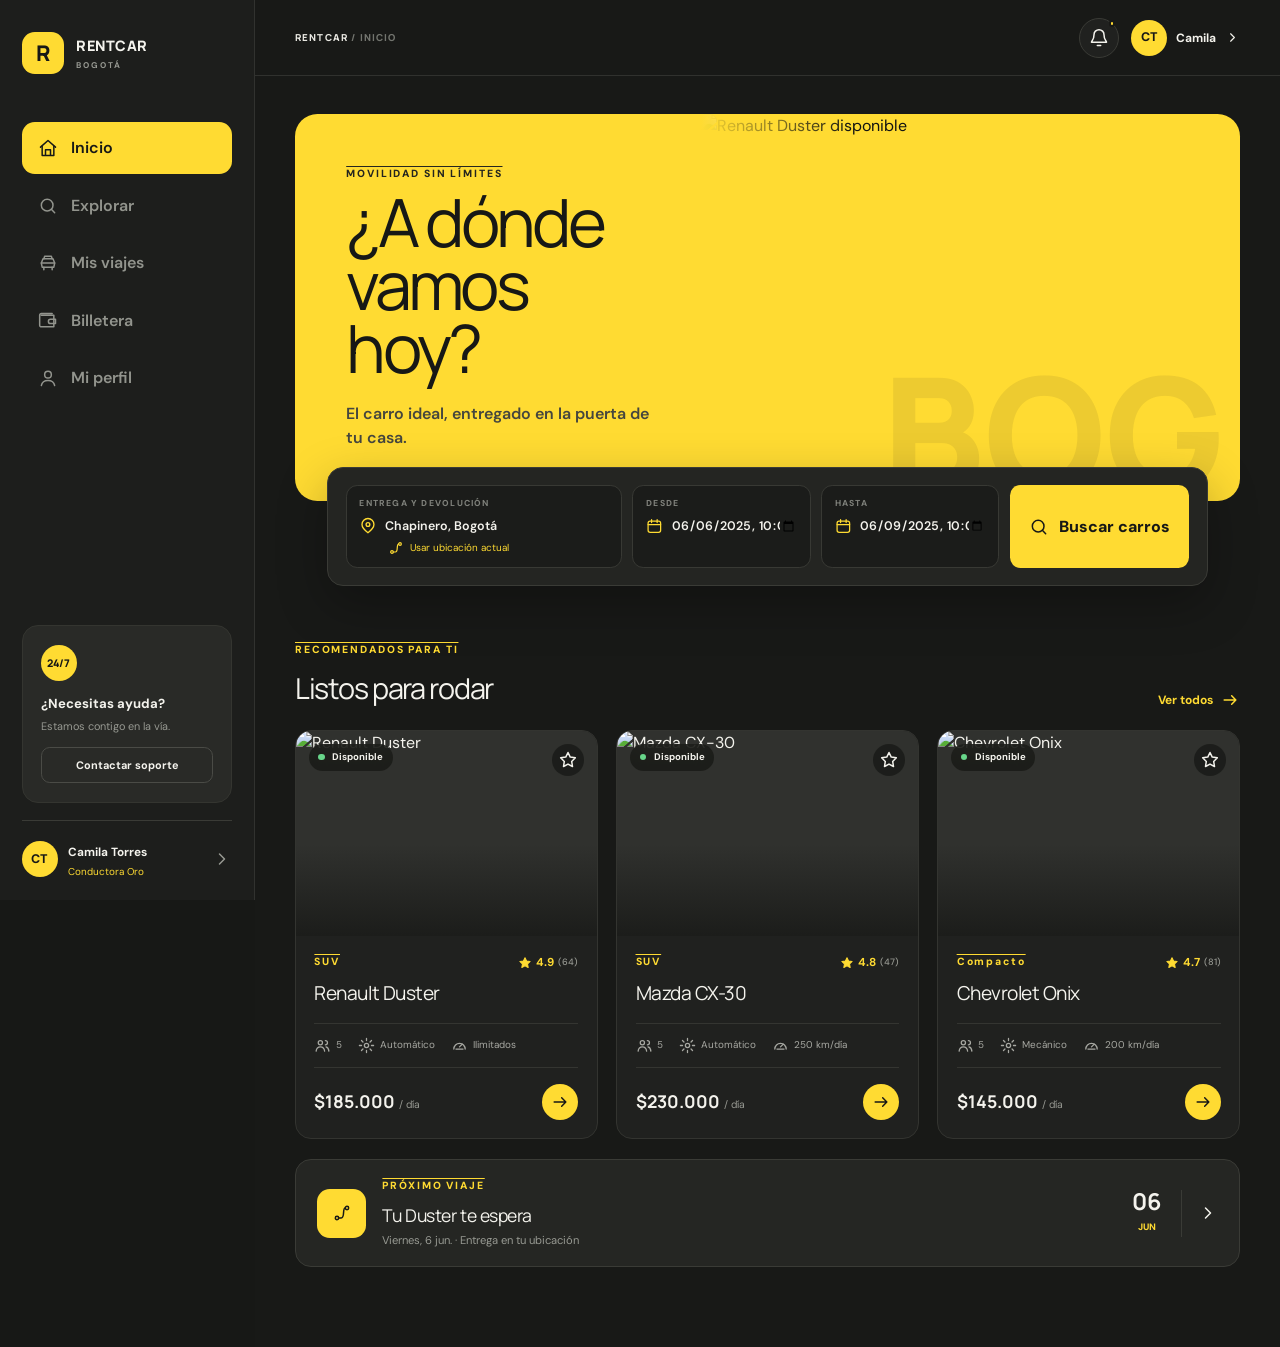
==== commit a1d8731b: "Update Readme" ====
--- a/index.html
+++ b/index.html
@@ -1,116 +1,188 @@
 <!DOCTYPE html>
 <html lang="es">
 <head>
-<meta charset="UTF-8">
-<meta name="viewport" content="width=device-width, initial-scale=1.0">
-<title>RentCar Bogotá — Tu carro te espera</title>
-<link rel="preconnect" href="https://fonts.googleapis.com">
-<link href="https://fonts.googleapis.com/css2?family=Sora:wght@400;600;700;800&family=Inter:wght@400;500;600&display=swap" rel="stylesheet">
-<link rel="stylesheet" href="css/styles.css">
-<base target="_blank">
+  <meta charset="UTF-8">
+  <meta name="viewport" content="width=device-width, initial-scale=1.0">
+  <title>RENTCAR · Inicio</title>
+  <meta name="description" content="Alquiler de carros en Bogotá con entrega a domicilio.">
+  <link rel="stylesheet" href="css/styles.css">
 </head>
 <body>
+<div class="app">
+  <aside class="sidebar">
+    <div class="brand"><span>R</span><div>RENTCAR<small>BOGOTÁ</small></div></div>
+    <nav>
+      <a href="index.html" class="active"><svg width="20" height="20" viewBox="0 0 24 24" fill="none" stroke="currentColor" stroke-width="1.8" stroke-linecap="round" stroke-linejoin="round" aria-hidden="true"><path d="m3 11 9-8 9 8"></path><path d="M5 10v11h14V10M9 21v-7h6v7"></path></svg><span>Inicio</span></a>
+      <a href="explorar.html"><svg width="20" height="20" viewBox="0 0 24 24" fill="none" stroke="currentColor" stroke-width="1.8" stroke-linecap="round" stroke-linejoin="round" aria-hidden="true"><circle cx="11" cy="11" r="7"></circle><path d="m20 20-4-4"></path></svg><span>Explorar</span></a>
+      <a href="viajes.html"><svg width="20" height="20" viewBox="0 0 24 24" fill="none" stroke="currentColor" stroke-width="1.8" stroke-linecap="round" stroke-linejoin="round" aria-hidden="true"><path d="M5 17h14l1-5-2-5H6l-2 5 1 5Z"></path><path d="M7 7l1-3h8l1 3M7 17v3M17 17v3M4 12h16"></path></svg><span>Mis viajes</span></a>
+      <a href="billetera.html"><svg width="20" height="20" viewBox="0 0 24 24" fill="none" stroke="currentColor" stroke-width="1.8" stroke-linecap="round" stroke-linejoin="round" aria-hidden="true"><path d="M4 5h15v14H4a2 2 0 0 1-2-2V5a2 2 0 0 1 2-2h13"></path><path d="M15 10h6v5h-6a2.5 2.5 0 0 1 0-5Z"></path></svg><span>Billetera</span></a>
+      <a href="perfil.html"><svg width="20" height="20" viewBox="0 0 24 24" fill="none" stroke="currentColor" stroke-width="1.8" stroke-linecap="round" stroke-linejoin="round" aria-hidden="true"><circle cx="12" cy="8" r="4"></circle><path d="M4 21c.8-4 3.5-6 8-6s7.2 2 8 6"></path></svg><span>Mi perfil</span></a>
+    </nav>
+    <div class="sidebar-help">
+      <span>24/7</span>
+      <b>¿Necesitas ayuda?</b>
+      <small>Estamos contigo en la vía.</small>
+      <button type="button">Contactar soporte</button>
+    </div>
+    <a class="side-profile" href="perfil.html">
+      <div class="avatar">CT</div>
+      <div><b>Camila Torres</b><small>Conductora Oro</small></div>
+      <span class="chev"><svg width="20" height="20" viewBox="0 0 24 24" fill="none" stroke="currentColor" stroke-width="1.8" stroke-linecap="round" stroke-linejoin="round"><path d="m9 18 6-6-6-6"></path></svg></span>
+    </a>
+  </aside>
 
-<div class="aurora"><span></span><span></span><span></span></div>
-<div class="grid-overlay"></div>
+  <main class="main">
+    <header class="topbar">
+      <div class="mobile-brand"><div class="brand"><span>R</span><div>RENTCAR<small>BOGOTÁ</small></div></div></div>
+      <div class="crumb">RENTCAR <span>/ INICIO</span></div>
+      <div class="top-actions">
+        <button class="icon-button" type="button" aria-label="Notificaciones"><svg width="20" height="20" viewBox="0 0 24 24" fill="none" stroke="currentColor" stroke-width="1.8" stroke-linecap="round" stroke-linejoin="round" aria-hidden="true"><path d="M18 8a6 6 0 0 0-12 0c0 7-3 7-3 9h18c0-2-3-2-3-9"></path><path d="M10 21h4"></path></svg><i></i></button>
+        <a class="mini-profile" href="perfil.html"><span class="avatar">CT</span><b>Camila</b><svg width="15" height="15" viewBox="0 0 24 24" fill="none" stroke="currentColor" stroke-width="1.8" stroke-linecap="round" stroke-linejoin="round"><path d="m9 18 6-6-6-6"></path></svg></a>
+      </div>
+    </header>
 
-<nav id="nav">
-  <a class="brand" href="#"><span class="logo">🚗</span>Rent<em>Car</em>&nbsp;Bogotá</a>
-  <ul class="nav-links" id="navLinks">
-    <li><a href="#flota">Flota</a></li>
-    <li><a href="#como">Cómo funciona</a></li>
-    <li><a href="#stats">La empresa</a></li>
-    <li><a href="panel.html">Mi cuenta</a></li>
-  </ul>
-  <div style="display:flex;gap:12px;align-items:center">
-    <a href="panel.html" class="btn btn-primary">Iniciar sesión →</a>
-    <button class="hamburger" id="ham">☰</button>
-  </div>
-</nav>
+    <div class="content">
+      <section class="hero">
+        <div class="hero-copy">
+          <span class="overline dark-text">MOVILIDAD SIN LÍMITES</span>
+          <h1>¿A dónde<br>vamos hoy?</h1>
+          <p>El carro ideal, entregado en la puerta de tu casa.</p>
+        </div>
+        <div class="hero-art">
+          <span>BOG</span>
+          <img alt="Renault Duster disponible" src="assets/img/renault-duster.jpg">
+        </div>
+      </section>
 
-<!-- HERO -->
-<header class="hero">
-  <div>
-    <div class="badge"><span class="dot"></span> Disponible ahora en Bogotá</div>
-    <h1>Tu carro ideal,<br><span class="shine">a un clic</span> de distancia.</h1>
-    <p>Reserva, alquila y gestiona tu vehículo sin filas ni papeleo. La plataforma que centraliza la información de RentCar Bogotá en tiempo real, para clientes y equipo.</p>
-    <div class="hero-cta">
-      <a href="#flota" class="btn btn-primary">Explorar la flota 🚘</a>
-      <a href="#como" class="btn btn-ghost">Cómo funciona</a>
+      <div class="search-panel">
+        <div class="location-field">
+          <span class="field-label">ENTREGA Y DEVOLUCIÓN</span>
+          <div>
+            <svg width="20" height="20" viewBox="0 0 24 24" fill="none" stroke="currentColor" stroke-width="1.8" stroke-linecap="round" stroke-linejoin="round" aria-hidden="true"><path d="M20 10c0 5-8 11-8 11S4 15 4 10a8 8 0 1 1 16 0Z"></path><circle cx="12" cy="10" r="2.5"></circle></svg>
+            <input value="Chapinero, Bogotá">
+          </div>
+          <button class="location-button" type="button"><svg width="16" height="16" viewBox="0 0 24 24" fill="none" stroke="currentColor" stroke-width="1.8" stroke-linecap="round" stroke-linejoin="round" aria-hidden="true"><circle cx="6" cy="18" r="2"></circle><circle cx="18" cy="6" r="2"></circle><path d="M8 18h3c5 0 1-12 5-12"></path></svg> Usar ubicación actual</button>
+        </div>
+        <label>
+          <span class="field-label">DESDE</span>
+          <div class="date-field">
+            <svg width="20" height="20" viewBox="0 0 24 24" fill="none" stroke="currentColor" stroke-width="1.8" stroke-linecap="round" stroke-linejoin="round" aria-hidden="true"><rect x="3" y="5" width="18" height="16" rx="3"></rect><path d="M8 3v4M16 3v4M3 10h18"></path></svg>
+            <input type="datetime-local" value="2025-06-06T10:00">
+          </div>
+        </label>
+        <label>
+          <span class="field-label">HASTA</span>
+          <div class="date-field">
+            <svg width="20" height="20" viewBox="0 0 24 24" fill="none" stroke="currentColor" stroke-width="1.8" stroke-linecap="round" stroke-linejoin="round" aria-hidden="true"><rect x="3" y="5" width="18" height="16" rx="3"></rect><path d="M8 3v4M16 3v4M3 10h18"></path></svg>
+            <input type="datetime-local" value="2025-06-09T10:00">
+          </div>
+        </label>
+        <a class="primary search-button" href="explorar.html"><svg width="20" height="20" viewBox="0 0 24 24" fill="none" stroke="currentColor" stroke-width="1.8" stroke-linecap="round" stroke-linejoin="round" aria-hidden="true"><circle cx="11" cy="11" r="7"></circle><path d="m20 20-4-4"></path></svg> Buscar carros</a>
+      </div>
+
+      <section class="section-head">
+        <div>
+          <span class="overline">RECOMENDADOS PARA TI</span>
+          <h2>Listos para rodar</h2>
+        </div>
+        <a class="text-button" href="explorar.html">Ver todos <svg width="20" height="20" viewBox="0 0 24 24" fill="none" stroke="currentColor" stroke-width="1.8" stroke-linecap="round" stroke-linejoin="round" aria-hidden="true"><path d="m5 12 14 0m-5-5 5 5-5 5"></path></svg></a>
+      </section>
+
+      <div class="car-grid home-cars">
+        <article class="car-card" data-car="duster" data-type="SUV" data-brand="Renault" data-color="Gris">
+          <div class="car-image">
+            <img alt="Renault Duster" src="assets/img/renault-duster.jpg">
+            <span class="available"><i></i> Disponible</span>
+            <button class="favorite" type="button" aria-label="Guardar"><svg width="20" height="20" viewBox="0 0 24 24" fill="none" stroke="currentColor" stroke-width="1.8" stroke-linecap="round" stroke-linejoin="round" aria-hidden="true"><path d="m12 3 2.7 5.5 6.1.9-4.4 4.3 1 6.1-5.4-2.9-5.4 2.9 1-6.1-4.4-4.3 6.1-.9Z"></path></svg></button>
+          </div>
+          <div class="car-content">
+            <div class="car-title">
+              <div><span class="overline">SUV</span><h3>Renault Duster</h3></div>
+              <div class="rating"><svg width="14" height="14" viewBox="0 0 24 24" fill="currentColor" stroke="currentColor" stroke-width="1.8" stroke-linecap="round" stroke-linejoin="round" aria-hidden="true"><path d="m12 3 2.7 5.5 6.1.9-4.4 4.3 1 6.1-5.4-2.9-5.4 2.9 1-6.1-4.4-4.3 6.1-.9Z"></path></svg>4.9<small>(64)</small></div>
+            </div>
+            <div class="spec-row">
+              <span><svg width="17" height="17" viewBox="0 0 24 24" fill="none" stroke="currentColor" stroke-width="1.8" stroke-linecap="round" stroke-linejoin="round" aria-hidden="true"><circle cx="9" cy="8" r="3"></circle><path d="M3 20c.5-4 2.5-6 6-6s5.5 2 6 6M16 5c2 0 3 1.5 3 3s-1 3-3 3M17 14c2.5.5 3.7 2.5 4 6"></path></svg>5</span>
+              <span><svg width="17" height="17" viewBox="0 0 24 24" fill="none" stroke="currentColor" stroke-width="1.8" stroke-linecap="round" stroke-linejoin="round" aria-hidden="true"><circle cx="12" cy="12" r="3"></circle><path d="M12 2v3M12 19v3M4.9 4.9 7 7M17 17l2.1 2.1M2 12h3M19 12h3M4.9 19.1 7 17M17 7l2.1-2.1"></path></svg>Automático</span>
+              <span><svg width="17" height="17" viewBox="0 0 24 24" fill="none" stroke="currentColor" stroke-width="1.8" stroke-linecap="round" stroke-linejoin="round" aria-hidden="true"><path d="M4 17a8 8 0 1 1 16 0"></path><path d="m12 14 4-4M7 17h10"></path></svg>Ilimitados</span>
+            </div>
+            <div class="car-footer">
+              <div><strong>$185.000</strong><span>/ día</span></div>
+              <button class="circle-button" type="button" aria-label="Ver vehículo"><svg width="20" height="20" viewBox="0 0 24 24" fill="none" stroke="currentColor" stroke-width="1.8" stroke-linecap="round" stroke-linejoin="round" aria-hidden="true"><path d="m5 12 14 0m-5-5 5 5-5 5"></path></svg></button>
+            </div>
+          </div>
+        </article>
+
+        <article class="car-card" data-car="cx30" data-type="SUV" data-brand="Mazda" data-color="Plata">
+          <div class="car-image">
+            <img alt="Mazda CX-30" src="assets/img/mazda-cx30.jpg">
+            <span class="available"><i></i> Disponible</span>
+            <button class="favorite" type="button" aria-label="Guardar"><svg width="20" height="20" viewBox="0 0 24 24" fill="none" stroke="currentColor" stroke-width="1.8" stroke-linecap="round" stroke-linejoin="round" aria-hidden="true"><path d="m12 3 2.7 5.5 6.1.9-4.4 4.3 1 6.1-5.4-2.9-5.4 2.9 1-6.1-4.4-4.3 6.1-.9Z"></path></svg></button>
+          </div>
+          <div class="car-content">
+            <div class="car-title">
+              <div><span class="overline">SUV</span><h3>Mazda CX-30</h3></div>
+              <div class="rating"><svg width="14" height="14" viewBox="0 0 24 24" fill="currentColor" stroke="currentColor" stroke-width="1.8" stroke-linecap="round" stroke-linejoin="round" aria-hidden="true"><path d="m12 3 2.7 5.5 6.1.9-4.4 4.3 1 6.1-5.4-2.9-5.4 2.9 1-6.1-4.4-4.3 6.1-.9Z"></path></svg>4.8<small>(47)</small></div>
+            </div>
+            <div class="spec-row">
+              <span><svg width="17" height="17" viewBox="0 0 24 24" fill="none" stroke="currentColor" stroke-width="1.8" stroke-linecap="round" stroke-linejoin="round" aria-hidden="true"><circle cx="9" cy="8" r="3"></circle><path d="M3 20c.5-4 2.5-6 6-6s5.5 2 6 6M16 5c2 0 3 1.5 3 3s-1 3-3 3M17 14c2.5.5 3.7 2.5 4 6"></path></svg>5</span>
+              <span><svg width="17" height="17" viewBox="0 0 24 24" fill="none" stroke="currentColor" stroke-width="1.8" stroke-linecap="round" stroke-linejoin="round" aria-hidden="true"><circle cx="12" cy="12" r="3"></circle><path d="M12 2v3M12 19v3M4.9 4.9 7 7M17 17l2.1 2.1M2 12h3M19 12h3M4.9 19.1 7 17M17 7l2.1-2.1"></path></svg>Automático</span>
+              <span><svg width="17" height="17" viewBox="0 0 24 24" fill="none" stroke="currentColor" stroke-width="1.8" stroke-linecap="round" stroke-linejoin="round" aria-hidden="true"><path d="M4 17a8 8 0 1 1 16 0"></path><path d="m12 14 4-4M7 17h10"></path></svg>250 km/día</span>
+            </div>
+            <div class="car-footer">
+              <div><strong>$230.000</strong><span>/ día</span></div>
+              <button class="circle-button" type="button" aria-label="Ver vehículo"><svg width="20" height="20" viewBox="0 0 24 24" fill="none" stroke="currentColor" stroke-width="1.8" stroke-linecap="round" stroke-linejoin="round" aria-hidden="true"><path d="m5 12 14 0m-5-5 5 5-5 5"></path></svg></button>
+            </div>
+          </div>
+        </article>
+
+        <article class="car-card" data-car="onix" data-type="Compacto" data-brand="Chevrolet" data-color="Negro">
+          <div class="car-image">
+            <img alt="Chevrolet Onix" src="assets/img/chevrolet-onix.jpg">
+            <span class="available"><i></i> Disponible</span>
+            <button class="favorite" type="button" aria-label="Guardar"><svg width="20" height="20" viewBox="0 0 24 24" fill="none" stroke="currentColor" stroke-width="1.8" stroke-linecap="round" stroke-linejoin="round" aria-hidden="true"><path d="m12 3 2.7 5.5 6.1.9-4.4 4.3 1 6.1-5.4-2.9-5.4 2.9 1-6.1-4.4-4.3 6.1-.9Z"></path></svg></button>
+          </div>
+          <div class="car-content">
+            <div class="car-title">
+              <div><span class="overline">Compacto</span><h3>Chevrolet Onix</h3></div>
+              <div class="rating"><svg width="14" height="14" viewBox="0 0 24 24" fill="currentColor" stroke="currentColor" stroke-width="1.8" stroke-linecap="round" stroke-linejoin="round" aria-hidden="true"><path d="m12 3 2.7 5.5 6.1.9-4.4 4.3 1 6.1-5.4-2.9-5.4 2.9 1-6.1-4.4-4.3 6.1-.9Z"></path></svg>4.7<small>(81)</small></div>
+            </div>
+            <div class="spec-row">
+              <span><svg width="17" height="17" viewBox="0 0 24 24" fill="none" stroke="currentColor" stroke-width="1.8" stroke-linecap="round" stroke-linejoin="round" aria-hidden="true"><circle cx="9" cy="8" r="3"></circle><path d="M3 20c.5-4 2.5-6 6-6s5.5 2 6 6M16 5c2 0 3 1.5 3 3s-1 3-3 3M17 14c2.5.5 3.7 2.5 4 6"></path></svg>5</span>
+              <span><svg width="17" height="17" viewBox="0 0 24 24" fill="none" stroke="currentColor" stroke-width="1.8" stroke-linecap="round" stroke-linejoin="round" aria-hidden="true"><circle cx="12" cy="12" r="3"></circle><path d="M12 2v3M12 19v3M4.9 4.9 7 7M17 17l2.1 2.1M2 12h3M19 12h3M4.9 19.1 7 17M17 7l2.1-2.1"></path></svg>Mecánico</span>
+              <span><svg width="17" height="17" viewBox="0 0 24 24" fill="none" stroke="currentColor" stroke-width="1.8" stroke-linecap="round" stroke-linejoin="round" aria-hidden="true"><path d="M4 17a8 8 0 1 1 16 0"></path><path d="m12 14 4-4M7 17h10"></path></svg>200 km/día</span>
+            </div>
+            <div class="car-footer">
+              <div><strong>$145.000</strong><span>/ día</span></div>
+              <button class="circle-button" type="button" aria-label="Ver vehículo"><svg width="20" height="20" viewBox="0 0 24 24" fill="none" stroke="currentColor" stroke-width="1.8" stroke-linecap="round" stroke-linejoin="round" aria-hidden="true"><path d="m5 12 14 0m-5-5 5 5-5 5"></path></svg></button>
+            </div>
+          </div>
+        </article>
+      </div>
+
+      <a class="active-trip" href="viajes.html">
+        <div class="trip-icon"><svg width="20" height="20" viewBox="0 0 24 24" fill="none" stroke="currentColor" stroke-width="1.8" stroke-linecap="round" stroke-linejoin="round" aria-hidden="true"><circle cx="6" cy="18" r="2"></circle><circle cx="18" cy="6" r="2"></circle><path d="M8 18h3c5 0 1-12 5-12"></path></svg></div>
+        <div>
+          <span class="overline">PRÓXIMO VIAJE</span>
+          <h3>Tu Duster te espera</h3>
+          <p>Viernes, 6 jun. · Entrega en tu ubicación</p>
+        </div>
+        <div class="trip-date"><strong>06</strong><span>JUN</span></div>
+        <svg width="20" height="20" viewBox="0 0 24 24" fill="none" stroke="currentColor" stroke-width="1.8" stroke-linecap="round" stroke-linejoin="round" aria-hidden="true"><path d="m9 18 6-6-6-6"></path></svg>
+      </a>
     </div>
-  </div>
-  <div class="hero-visual">
-    <div class="orbit"></div><div class="orbit o2"></div><div class="orbit o3"></div>
-    <div class="car-core">🚗</div>
-    <div class="sat s1"><span class="ico" style="background:rgba(52,211,153,.18)">✅</span> Reserva confirmada</div>
-    <div class="sat s2"><span class="ico" style="background:rgba(34,211,238,.18)">📍</span> Entrega en Chapinero</div>
-    <div class="sat s3"><span class="ico" style="background:rgba(244,114,182,.18)">💳</span> Pago seguro</div>
-    <div class="sat s4"><span class="ico" style="background:rgba(167,139,250,.18)">⭐</span> 4.9 / 5.0</div>
-  </div>
-</header>
+  </main>
 
-<!-- MARQUEE -->
-<div class="marquee">
-  <div class="marquee-track">
-    <span>🚙 Más de <b>120 vehículos</b></span><span>⚡ Reserva en <b>menos de 2 minutos</b></span><span>📍 Cobertura en <b>toda Bogotá</b></span><span>🛡️ <b>Seguro incluido</b></span><span>💳 <b>Pagos 100% seguros</b></span><span>🕐 Atención <b>24/7</b></span>
-    <span>🚙 Más de <b>120 vehículos</b></span><span>⚡ Reserva en <b>menos de 2 minutos</b></span><span>📍 Cobertura en <b>toda Bogotá</b></span><span>🛡️ <b>Seguro incluido</b></span><span>💳 <b>Pagos 100% seguros</b></span><span>🕐 Atención <b>24/7</b></span>
-  </div>
+  <nav class="mobile-nav">
+    <a href="index.html" class="active"><svg width="20" height="20" viewBox="0 0 24 24" fill="none" stroke="currentColor" stroke-width="1.8" stroke-linecap="round" stroke-linejoin="round" aria-hidden="true"><path d="m3 11 9-8 9 8"></path><path d="M5 10v11h14V10M9 21v-7h6v7"></path></svg><small>Inicio</small></a>
+    <a href="explorar.html"><svg width="20" height="20" viewBox="0 0 24 24" fill="none" stroke="currentColor" stroke-width="1.8" stroke-linecap="round" stroke-linejoin="round" aria-hidden="true"><circle cx="11" cy="11" r="7"></circle><path d="m20 20-4-4"></path></svg><small>Explorar</small></a>
+    <a href="viajes.html"><svg width="20" height="20" viewBox="0 0 24 24" fill="none" stroke="currentColor" stroke-width="1.8" stroke-linecap="round" stroke-linejoin="round" aria-hidden="true"><path d="M5 17h14l1-5-2-5H6l-2 5 1 5Z"></path><path d="M7 7l1-3h8l1 3M7 17v3M17 17v3M4 12h16"></path></svg><small>Mis viajes</small></a>
+    <a href="billetera.html"><svg width="20" height="20" viewBox="0 0 24 24" fill="none" stroke="currentColor" stroke-width="1.8" stroke-linecap="round" stroke-linejoin="round" aria-hidden="true"><path d="M4 5h15v14H4a2 2 0 0 1-2-2V5a2 2 0 0 1 2-2h13"></path><path d="M15 10h6v5h-6a2.5 2.5 0 0 1 0-5Z"></path></svg><small>Billetera</small></a>
+    <a href="perfil.html"><svg width="20" height="20" viewBox="0 0 24 24" fill="none" stroke="currentColor" stroke-width="1.8" stroke-linecap="round" stroke-linejoin="round" aria-hidden="true"><circle cx="12" cy="8" r="4"></circle><path d="M4 21c.8-4 3.5-6 8-6s7.2 2 8 6"></path></svg><small>Mi perfil</small></a>
+  </nav>
 </div>
 
-<!-- STATS -->
-<section id="stats">
-  <span class="sec-tag reveal">RentCar Bogotá en números</span>
-  <h2 class="sec-title reveal">Confianza que se maneja sola</h2>
-  <p class="sec-sub reveal">Transformamos la gestión manual de alquileres en una plataforma digital segura, rápida y siempre disponible.</p>
-  <div class="stats">
-    <div class="stat reveal"><div class="num" data-count="120">0</div><div class="lbl">Vehículos en flota</div></div>
-    <div class="stat reveal"><div class="num" data-count="4800">0</div><div class="lbl">Reservas completadas</div></div>
-    <div class="stat reveal"><div class="num" data-count="98">0</div><div class="lbl">% de satisfacción</div></div>
-    <div class="stat reveal"><div class="num" data-count="24">0</div><div class="lbl">/7 soporte al cliente</div></div>
-  </div>
-</section>
-
-<!-- FLOTA -->
-<section id="flota">
-  <span class="sec-tag reveal">Nuestra flota</span>
-  <h2 class="sec-title reveal">Elige tu próximo viaje</h2>
-  <p class="sec-sub reveal">Desde urbanos económicos hasta SUVs familiares. Todos con mantenimiento al día y seguro incluido.</p>
-  <div class="filters reveal">
-    <button class="chip active" data-f="todos">Todos</button>
-    <button class="chip" data-f="urbano">Urbano</button>
-    <button class="chip" data-f="suv">SUV</button>
-    <button class="chip" data-f="deportivo">Deportivo</button>
-    <button class="chip" data-f="camioneta">Camioneta</button>
-  </div>
-  <div class="fleet" id="fleet"></div>
-</section>
-
-<!-- CÓMO FUNCIONA -->
-<section id="como">
-  <span class="sec-tag reveal">Simple por diseño</span>
-  <h2 class="sec-title reveal">Reserva en 3 pasos</h2>
-  <div class="steps">
-    <div class="step reveal"><span class="n">01</span><div class="ico">🔎</div><h3>Consulta disponibilidad</h3><p>Explora la flota en tiempo real y filtra por fechas, tipo de vehículo y ubicación de entrega en Bogotá.</p></div>
-    <div class="step reveal"><span class="n">02</span><div class="ico">📅</div><h3>Reserva en línea</h3><p>Selecciona las fechas de alquiler y devolución, elige tu método de pago y confirma en segundos.</p></div>
-    <div class="step reveal"><span class="n">03</span><div class="ico">🚗</div><h3>Recoge y maneja</h3><p>Recibe tu vehículo en el punto acordado y disfruta del viaje. La devolución es igual de fácil.</p></div>
-  </div>
-</section>
-
-<!-- CTA -->
-<section>
-  <div class="cta-banner reveal">
-    <h2>¿Listo para estrenar carro este fin de semana?</h2>
-    <p>Crea tu cuenta gratis y haz tu primera reserva hoy. Sin tarjetas de crédito ocultas ni letra pequeña.</p>
-    <a href="panel.html" class="btn btn-white">Crear mi cuenta →</a>
-  </div>
-</section>
-
-<footer>
-  <a class="brand" href="#" style="font-size:1.1rem"><span class="logo" style="width:32px;height:32px;font-size:.9rem">🚗</span>Rent<em>Car</em>&nbsp;Bogotá</a>
-  <div>© 2026 RentCar Bogotá · Sistema web de gestión y reservas · Bogotá D.C., Colombia</div>
-  <div class="socials"><a href="#">𝕏</a><a href="#">📷</a><a href="#">▶️</a></div>
-</footer>
-
-<script src="js/script.js"></script>
+<div id="modal-root"></div>
+<div id="toast-root"></div>
+<script src="js/main.js"></script>
 </body>
-</html>+</html>
--- a/css/styles.css
+++ b/css/styles.css
@@ -1,145 +1,25 @@
-:root{
-  --bg:#08080f; --bg2:#0d0d1a; --card:#12122www;
-  --card:rgba(255,255,255,.04);
-  --violet:#7c3aed; --cyan:#22d3ee; --pink:#f472b6;
-  --grad:linear-gradient(135deg,#7c3aed 0%,#22d3ee 100%);
-  --text:#f4f4f8; --muted:#9a9ab0;
-  --border:rgba(255,255,255,.09);
+@import "https://fonts.googleapis.com/css2?family=DM+Sans:wght@400;500;600;700&family=Manrope:wght@600;700;800&display=swap";@layer components;@layer properties{@supports (((-webkit-hyphens:none)) and (not (margin-trim:inline))) or ((-moz-orient:inline) and (not (color:rgb(from red r g b)))){*,:before,:after,::backdrop{--tw-rotate-x:initial;--tw-rotate-y:initial;--tw-rotate-z:initial;--tw-skew-x:initial;--tw-skew-y:initial;--tw-blur:initial;--tw-brightness:initial;--tw-contrast:initial;--tw-grayscale:initial;--tw-hue-rotate:initial;--tw-invert:initial;--tw-opacity:initial;--tw-saturate:initial;--tw-sepia:initial;--tw-drop-shadow:initial;--tw-drop-shadow-color:initial;--tw-drop-shadow-alpha:100%;--tw-drop-shadow-size:initial}}}@layer theme{:root,:host{--font-sans:ui-sans-serif, system-ui, sans-serif, "Apple Color Emoji", "Segoe UI Emoji", "Segoe UI Symbol", "Noto Color Emoji";--font-mono:ui-monospace, SFMono-Regular, Menlo, Monaco, Consolas, "Liberation Mono", "Courier New", monospace;--spacing:.25rem;--default-font-family:var(--font-sans);--default-mono-font-family:var(--font-mono)}}@layer base{*,:after,:before,::backdrop{box-sizing:border-box;border:0 solid;margin:0;padding:0}::file-selector-button{box-sizing:border-box;border:0 solid;margin:0;padding:0}html,:host{-webkit-text-size-adjust:100%;tab-size:4;line-height:1.5;font-family:var(--default-font-family,ui-sans-serif, system-ui, sans-serif, "Apple Color Emoji", "Segoe UI Emoji", "Segoe UI Symbol", "Noto Color Emoji");font-feature-settings:var(--default-font-feature-settings,normal);font-variation-settings:var(--default-font-variation-settings,normal);-webkit-tap-highlight-color:transparent}hr{height:0;color:inherit;border-top-width:1px}abbr:where([title]){-webkit-text-decoration:underline dotted;text-decoration:underline dotted}h1,h2,h3,h4,h5,h6{font-size:inherit;font-weight:inherit}a{color:inherit;-webkit-text-decoration:inherit;-webkit-text-decoration:inherit;-webkit-text-decoration:inherit;-webkit-text-decoration:inherit;text-decoration:inherit}b,strong{font-weight:bolder}code,kbd,samp,pre{font-family:var(--default-mono-font-family,ui-monospace, SFMono-Regular, Menlo, Monaco, Consolas, "Liberation Mono", "Courier New", monospace);font-feature-settings:var(--default-mono-font-feature-settings,normal);font-variation-settings:var(--default-mono-font-variation-settings,normal);font-size:1em}small{font-size:80%}sub,sup{vertical-align:baseline;font-size:75%;line-height:0;position:relative}sub{bottom:-.25em}sup{top:-.5em}table{text-indent:0;border-color:inherit;border-collapse:collapse}:-moz-focusring{outline:auto}progress{vertical-align:baseline}summary{display:list-item}ol,ul,menu{list-style:none}img,svg,video,canvas,audio,iframe,embed,object{vertical-align:middle;display:block}img,video{max-width:100%;height:auto}button,input,select,optgroup,textarea{font:inherit;font-feature-settings:inherit;font-variation-settings:inherit;letter-spacing:inherit;color:inherit;opacity:1;background-color:#0000;border-radius:0}::file-selector-button{font:inherit;font-feature-settings:inherit;font-variation-settings:inherit;letter-spacing:inherit;color:inherit;opacity:1;background-color:#0000;border-radius:0}:where(select:is([multiple],[size])) optgroup{font-weight:bolder}:where(select:is([multiple],[size])) optgroup option{padding-inline-start:20px}::file-selector-button{margin-inline-end:4px}::placeholder{opacity:1}@supports (not ((-webkit-appearance:-apple-pay-button))) or (contain-intrinsic-size:1px){::placeholder{color:currentColor}@supports (color:color-mix(in lab, red, red)){::placeholder{color:color-mix(in oklab, currentcolor 50%, transparent)}}}textarea{resize:vertical}::-webkit-search-decoration{-webkit-appearance:none}::-webkit-date-and-time-value{min-height:1lh;text-align:inherit}::-webkit-datetime-edit{display:inline-flex}::-webkit-datetime-edit-fields-wrapper{padding:0}::-webkit-datetime-edit{padding-block:0}::-webkit-datetime-edit-year-field{padding-block:0}::-webkit-datetime-edit-month-field{padding-block:0}::-webkit-datetime-edit-day-field{padding-block:0}::-webkit-datetime-edit-hour-field{padding-block:0}::-webkit-datetime-edit-minute-field{padding-block:0}::-webkit-datetime-edit-second-field{padding-block:0}::-webkit-datetime-edit-millisecond-field{padding-block:0}::-webkit-datetime-edit-meridiem-field{padding-block:0}::-webkit-calendar-picker-indicator{line-height:1}:-moz-ui-invalid{box-shadow:none}button,input:where([type=button],[type=reset],[type=submit]){appearance:button}::file-selector-button{appearance:button}::-webkit-inner-spin-button{height:auto}::-webkit-outer-spin-button{height:auto}[hidden]:where(:not([hidden=until-found])){display:none!important}}@layer utilities{.fixed{position:fixed}.start{inset-inline-start:var(--spacing)}.end{inset-inline-end:var(--spacing)}.grid{display:grid}.hidden{display:none}.inline{display:inline}.transform{transform:var(--tw-rotate-x,) var(--tw-rotate-y,) var(--tw-rotate-z,) var(--tw-skew-x,) var(--tw-skew-y,)}.overline{text-decoration-line:overline}.filter{filter:var(--tw-blur,) var(--tw-brightness,) var(--tw-contrast,) var(--tw-grayscale,) var(--tw-hue-rotate,) var(--tw-invert,) var(--tw-saturate,) var(--tw-sepia,) var(--tw-drop-shadow,)}}:root{color:#f4f3ed;font-synthesis:none;--yellow:#ffdb32;--yellow-soft:#efd139;--ink:#171816;--panel:#20211f;--panel-2:#282925;--panel-3:#30312d;--text:#f4f3ed;--muted:#979992;--line:#3a3b36;--danger:#ff6b5e;background:#151614;font-family:DM Sans,sans-serif}*{box-sizing:border-box}body{background:var(--ink);min-width:320px;min-height:100vh;margin:0}button,input,select{font:inherit}button{cursor:pointer}button,input,select{color:inherit}h1,h2,h3,p{margin:0}h1,h2,h3,.brand,strong{font-family:Manrope,sans-serif}h1{letter-spacing:-.055em;font-size:clamp(2.25rem,4.6vw,4.5rem);line-height:.95}h2{letter-spacing:-.045em;font-size:1.65rem}h3{letter-spacing:-.025em;font-size:1.1rem}small{display:block}.muted{color:var(--muted)}.overline{color:var(--yellow);letter-spacing:.18em;margin-bottom:.55rem;font-size:.65rem;font-weight:800;display:block}.dark-text{color:#24251f}.app{background:var(--ink);min-height:100vh}.sidebar{z-index:20;background:#1d1e1c;border-right:1px solid #31322f;flex-direction:column;width:255px;padding:2rem 1.35rem 1.25rem;display:flex;position:fixed;inset:0 auto 0 0}.brand{letter-spacing:.04em;align-items:center;gap:.75rem;font-size:.9rem;font-weight:800;display:flex}.brand>span{background:var(--yellow);width:2.65rem;height:2.65rem;color:var(--ink);border-radius:.8rem;place-items:center;font-size:1.35rem;display:grid}.brand small{color:var(--muted);letter-spacing:.25em;margin-top:.18rem;font:700 .52rem DM Sans}.sidebar nav{gap:.4rem;margin-top:3rem;display:grid}.sidebar nav button{color:#92948d;text-align:left;background:0 0;border:0;border-radius:.8rem;align-items:center;gap:.85rem;padding:.85rem 1rem;font-weight:600;transition:all .2s;display:flex}.sidebar nav button:hover{color:var(--text);background:#252624}.sidebar nav button.active{background:var(--yellow);color:var(--ink)}.sidebar-help{background:#292a27;border:1px solid #343530;border-radius:1rem;margin-top:auto;padding:1.15rem;display:grid}.sidebar-help>span{background:var(--yellow);width:2.25rem;height:2.25rem;color:var(--ink);border-radius:50%;place-items:center;margin-bottom:.85rem;font:800 .66rem Manrope;display:grid}.sidebar-help b{font-size:.82rem}.sidebar-help small{color:var(--muted);margin:.25rem 0 .8rem;font-size:.68rem}.sidebar-help button{color:var(--text);background:0 0;border:1px solid #4a4b46;border-radius:.55rem;padding:.55rem;font-size:.68rem;font-weight:700}.side-profile{border-top:1px solid var(--line);align-items:center;gap:.65rem;margin-top:1.1rem;padding-top:1.1rem;display:flex}.avatar{background:var(--yellow);width:2.25rem;height:2.25rem;color:var(--ink);border-radius:50%;flex:none;place-items:center;font-size:.78rem;font-weight:800;display:grid}.side-profile b{font-size:.74rem}.side-profile small{color:var(--yellow);margin-top:.15rem;font-size:.62rem}.side-profile button{color:var(--muted);background:0 0;border:0;margin-left:auto}.main{background:#181917;min-height:100vh;margin-left:255px}.topbar{border-bottom:1px solid #30312e;justify-content:space-between;align-items:center;height:76px;padding:0 2.5rem;display:flex}.crumb{color:#e9e8e2;letter-spacing:.12em;font:800 .6rem Manrope}.crumb span{color:#73756f}.top-actions{align-items:center;gap:.8rem;display:flex}.icon-button{border:1px solid var(--line);background:#20211f;border-radius:50%;place-items:center;width:2.5rem;height:2.5rem;display:grid;position:relative}.icon-button i{background:var(--yellow);border:2px solid var(--ink);border-radius:50%;width:.42rem;height:.42rem;position:absolute;top:.1rem;right:.15rem}.mini-profile{background:0 0;border:0;align-items:center;gap:.55rem;font-size:.75rem;display:flex}.mobile-brand{display:none}.content{max-width:1520px;margin:auto;padding:2.4rem 2.5rem 5rem}.hero{background:var(--yellow);min-height:360px;color:var(--ink);border-radius:1.4rem;grid-template-columns:43% 57%;display:grid;position:relative;overflow:hidden}.hero-copy{z-index:2;padding:clamp(2rem,4vw,4rem)}.hero-copy h1{font-size:clamp(3rem,5.2vw,5.4rem)}.hero-copy p{color:#45463e;max-width:20rem;margin-top:1.4rem;font-weight:600}.hero-art{min-height:350px;position:relative}.hero-art:after{content:"";background:linear-gradient(90deg, var(--yellow) 0%, transparent 28%);position:absolute;inset:0}.hero-art img{object-fit:cover;filter:saturate(.75)contrast(1.05);width:110%;height:100%}.hero-art>span{color:#17181614;z-index:2;font:800 10rem Manrope;position:absolute;bottom:-2.5rem;right:1rem}.search-panel{z-index:3;background:#242522;border:1px solid #3a3b36;border-radius:1rem;grid-template-columns:1.55fr 1fr 1fr auto;gap:.65rem;margin:-2.15rem 2rem 0;padding:1.1rem;display:grid;position:relative;box-shadow:0 18px 50px #00000047}.search-panel label,.location-field{background:#1b1c1a;border:1px solid #383934;border-radius:.7rem;min-width:0;padding:.65rem .8rem}.field-label{color:#7f817b;letter-spacing:.14em;margin-bottom:.4rem;font-size:.54rem;font-weight:800;display:block}.search-panel label>div,.location-field>div{color:var(--yellow);align-items:center;gap:.5rem;display:flex}.search-panel input{width:100%;min-width:0;color:var(--text);background:0 0;border:0;outline:0;font-size:.78rem;font-weight:600}.location-button{color:var(--yellow);background:0 0;border:0;align-items:center;gap:.35rem;padding:.25rem 0 0 1.8rem;font-size:.62rem;display:flex}.primary{background:var(--yellow);color:var(--ink);border:0;border-radius:.65rem;justify-content:center;align-items:center;gap:.65rem;padding:.78rem 1.2rem;font-weight:800;transition:all .18s;display:inline-flex}.primary:hover{background:#ffe461;transform:translateY(-1px)}.search-button{min-width:9.5rem}.section-head{justify-content:space-between;align-items:end;margin:3.5rem 0 1.25rem;display:flex}.section-head h2{font-size:1.8rem}.text-button,.link{color:var(--yellow);background:0 0;border:0;align-items:center;gap:.45rem;font-size:.75rem;font-weight:700;display:inline-flex}.car-grid{grid-template-columns:repeat(3,minmax(0,1fr));gap:1.15rem;display:grid}.car-card{background:var(--panel);cursor:pointer;border:1px solid #333430;border-radius:1rem;transition:all .25s;overflow:hidden}.car-card:hover{border-color:#53544d;transform:translateY(-4px);box-shadow:0 18px 40px #0003}.car-image{background:#30312e;height:205px;position:relative;overflow:hidden}.car-image:after{content:"";background:linear-gradient(#0000,#141513b8);position:absolute;inset:55% 0 0}.car-image img{object-fit:cover;width:100%;height:100%;transition:transform .4s}.car-card:hover img{transform:scale(1.04)}.available{z-index:2;-webkit-backdrop-filter:blur(8px);backdrop-filter:blur(8px);background:#191a17d1;border-radius:2rem;padding:.4rem .6rem;font-size:.6rem;font-weight:700;position:absolute;top:.8rem;left:.8rem}.available i,.live-dot i{background:#68d68a;border-radius:50%;width:.4rem;height:.4rem;margin-right:.35rem;display:inline-block}.favorite{z-index:2;-webkit-backdrop-filter:blur(8px);backdrop-filter:blur(8px);background:#191a17d1;border:0;border-radius:50%;place-items:center;width:2rem;height:2rem;display:grid;position:absolute;top:.8rem;right:.8rem}.car-content{padding:1.15rem}.car-title{justify-content:space-between;align-items:start;gap:1rem;display:flex}.car-title h3{font-size:1.2rem}.rating{color:var(--yellow);white-space:nowrap;align-items:center;gap:.25rem;font-size:.72rem;font-weight:700;display:flex}.rating svg{fill:currentColor}.rating small{color:var(--muted);font-weight:500;display:inline}.spec-row{color:#a7a8a2;border-block:1px solid #343531;gap:1rem;margin:1rem 0;padding:.8rem 0;display:flex}.spec-row span{align-items:center;gap:.3rem;font-size:.62rem;display:flex}.car-footer{justify-content:space-between;align-items:center;display:flex}.car-footer strong{font-size:1.1rem}.car-footer span{color:var(--muted);margin-left:.25rem;font-size:.65rem}.circle-button{background:var(--yellow);width:2.25rem;height:2.25rem;color:var(--ink);border:0;border-radius:50%;place-items:center;display:grid}.active-trip{border:1px solid var(--line);cursor:pointer;background:#252623;border-radius:1rem;align-items:center;gap:1rem;margin-top:1.25rem;padding:1.1rem 1.3rem;display:flex}.trip-icon{background:var(--yellow);width:3.1rem;height:3.1rem;color:var(--ink);border-radius:.8rem;place-items:center;display:grid}.active-trip h3{margin-bottom:.2rem}.active-trip p{color:var(--muted);font-size:.7rem}.trip-date{border-right:1px solid var(--line);text-align:center;margin-left:auto;padding-right:1.25rem}.trip-date strong{font-size:1.45rem;line-height:1;display:block}.trip-date span{color:var(--yellow);font-size:.58rem;font-weight:800}.page-header{justify-content:space-between;align-items:start;gap:2rem;min-height:145px;padding-top:1.2rem;display:flex}.page-header h1{font-size:clamp(2.5rem,4.8vw,4.4rem)}.page-header p{color:var(--muted);margin-top:1rem}.result-count{color:var(--muted);border:1px solid var(--line);border-radius:2rem;padding:.65rem 1rem;font-size:.72rem}.result-count b{color:var(--yellow)}.page-header+.search-panel{margin:1.4rem 0 0}.filter-bar{background:var(--panel);border:1px solid #343531;border-radius:.8rem;align-items:center;gap:1rem;margin:1.2rem 0;padding:.75rem 1rem;display:flex}.filter-title{border-right:1px solid var(--line);align-items:center;gap:.5rem;padding-right:1rem;font-size:.72rem;font-weight:700;display:flex}.filter-bar label{letter-spacing:.12em;color:var(--muted);font-size:.5rem;font-weight:800}.filter-bar select{color:var(--text);letter-spacing:0;background:0 0;border:0;outline:0;min-width:6rem;font-size:.75rem;font-weight:600;display:block}.filter-bar option{background:var(--panel)}.filter-bar .link{margin-left:auto}.modal-backdrop{-webkit-backdrop-filter:blur(8px);backdrop-filter:blur(8px);z-index:100;background:#080908d1;place-items:center;padding:1rem;display:grid;position:fixed;inset:0}.booking-modal{background:#20211f;border:1px solid #44453f;border-radius:1.25rem;width:min(920px,96vw);max-height:94vh;position:relative;overflow-y:auto;box-shadow:0 35px 100px #0000008c}.close-button{z-index:3;background:#292a27;border:1px solid #51524d;border-radius:50%;place-items:center;width:2.3rem;height:2.3rem;display:grid;position:absolute;top:1rem;right:1rem}.booking-car{border-bottom:1px solid var(--line);align-items:center;gap:1.2rem;padding:1.25rem;display:flex}.booking-photo{border-radius:.75rem;width:170px;height:95px;overflow:hidden}.booking-photo img{object-fit:cover;width:100%;height:100%}.booking-car h2{margin-bottom:.4rem}.booking-grid{grid-template-columns:1.1fr .8fr;display:grid}.booking-options{padding:1.5rem}.two-fields{grid-template-columns:1fr 1fr;gap:.7rem;margin:.65rem 0 1.5rem;display:grid}.two-fields label{color:var(--muted);font-size:.65rem}.two-fields input{border:1px solid var(--line);--lightningcss-light: ;--lightningcss-dark:initial;color-scheme:dark;background:#191a18;border-radius:.55rem;width:100%;margin-top:.4rem;padding:.7rem}.delivery-option{border:1px solid var(--line);text-align:left;background:#292a27;border-radius:.7rem;align-items:center;gap:.75rem;width:100%;margin-top:.55rem;padding:.75rem;display:flex}.delivery-option>span{width:2.25rem;height:2.25rem;color:var(--muted);background:#353632;border-radius:.5rem;place-items:center;display:grid}.delivery-option div{flex:1}.delivery-option b{font-size:.72rem}.delivery-option small{color:var(--muted);margin-top:.15rem;font-size:.62rem}.delivery-option>i{border:1px solid #5d5f58;border-radius:50%;place-items:center;width:1.1rem;height:1.1rem;display:grid}.delivery-option.selected{border-color:var(--yellow);background:#2d2e29}.delivery-option.selected>span{background:var(--yellow);color:var(--ink)}.delivery-option.selected>i{background:var(--yellow);color:var(--ink);border-color:var(--yellow)}.included{color:var(--yellow);align-items:center;gap:.65rem;margin-top:1rem;display:flex}.included p{color:var(--text);font-size:.7rem}.included small{color:var(--muted)}.estimate{border-left:1px solid var(--line);background:#191a18;padding:1.5rem}.estimate-days{border-bottom:1px solid var(--line);align-items:center;gap:.7rem;padding:1rem 0;display:flex}.estimate-days strong{color:var(--yellow);font-size:2.8rem;line-height:1}.estimate-days span{font-size:.9rem;font-weight:700}.estimate-days small{color:var(--muted);margin-top:.2rem;font-size:.56rem}.estimate-line{color:var(--muted);justify-content:space-between;gap:1rem;margin-top:.85rem;font-size:.68rem;display:flex}.estimate-line b{color:var(--text)}.estimate-total{border-top:1px solid var(--line);justify-content:space-between;align-items:end;margin:1.2rem 0;padding-top:1.1rem;display:flex}.estimate-total span{font-size:.68rem}.estimate-total strong{color:var(--yellow);font-size:1.35rem}.wide{width:100%}.fine-print{color:var(--muted);text-align:center;margin-top:.65rem;font-size:.55rem}.current-rental{border:1px solid var(--line);background:#242522;border-radius:1.1rem;overflow:hidden}.rental-top{justify-content:space-between;padding:1.4rem;display:flex}.live-dot{color:#76dd92;letter-spacing:.12em;font-size:.58rem;font-weight:800}.rental-top h2{margin-top:.5rem}.rental-top p{color:var(--muted);font-size:.68rem}.time-left{text-align:right}.time-left span{color:var(--muted);letter-spacing:.15em;font-size:.54rem}.time-left strong{color:var(--yellow);margin-top:.3rem;font-size:1.5rem;display:block}.rental-car{background:#30312e;height:300px;position:relative}.rental-car:after{content:"";background:linear-gradient(90deg,#0f100f40,#0000);position:absolute;inset:0}.rental-car img{object-fit:cover;width:100%;height:100%}.progress-ring{z-index:2;text-align:center;border:7px solid var(--yellow);background:#141513d1;border-radius:50%;place-content:center;width:7rem;height:7rem;display:grid;position:absolute;top:50%;right:2.5rem;transform:translateY(-50%)}.progress-ring b{font-size:1.2rem}.progress-ring span{color:var(--muted);font-size:.55rem}.rental-stats{grid-template-columns:repeat(3,1fr) auto;align-items:center;gap:1rem;padding:1.15rem;display:grid}.rental-stats>div{color:var(--yellow);align-items:center;gap:.65rem;display:flex}.rental-stats span{color:var(--muted);font-size:.58rem}.rental-stats b{color:var(--text);margin-top:.1rem;font-size:.75rem;display:block}.history-list,.transaction-list,.settings-list{gap:.6rem;display:grid}.history-list article{background:var(--panel);border:1px solid #333430;border-radius:.8rem;grid-template-columns:70px 1.5fr 1fr 1fr auto auto;align-items:center;gap:1rem;padding:.75rem;display:grid}.history-list img{object-fit:cover;border-radius:.5rem;width:70px;height:50px}.history-list h3{font-size:.8rem}.history-list p,.history-list span{color:var(--muted);font-size:.62rem}.history-list>article>span{align-items:center;gap:.35rem;display:flex}.history-list .completed{color:#7dde96;background:#57bd711a;border-radius:2rem;padding:.4rem .6rem}.wallet-grid{grid-template-columns:repeat(3,minmax(0,1fr));gap:1rem;display:grid}.credit-card{background:var(--yellow);min-height:210px;color:var(--ink);border-radius:1rem;flex-direction:column;justify-content:space-between;padding:1.4rem;display:flex;position:relative;overflow:hidden}.credit-card:after{content:"R";color:#00000012;font:800 12rem Manrope;position:absolute;bottom:-4rem;right:-1rem}.credit-card.alternate{background:#cacbc4}.card-brand{justify-content:space-between;align-items:start;display:flex}.chip{background:linear-gradient(135deg,#e8bc54,#8d6b25);border-radius:.35rem;width:2.3rem;height:1.7rem}.credit-card>p{letter-spacing:.1em;z-index:2;font:700 1.15rem Manrope}.credit-card>div:last-of-type{z-index:2;gap:2.5rem;font-size:.67rem;font-weight:800;display:flex}.credit-card small{letter-spacing:.12em;opacity:.6;margin-bottom:.25rem;font-size:.48rem}.credit-card em{border:1px solid #0000004d;border-radius:1rem;padding:.2rem .4rem;font-size:.5rem;font-style:normal;font-weight:800;position:absolute;top:3.3rem;right:1rem}.add-card{background:#20211f;border:1px dashed #555650;border-radius:1rem;place-content:center;justify-items:center;gap:.45rem;min-height:210px;display:grid}.add-card>span{border:1px solid var(--line);width:2.8rem;height:2.8rem;color:var(--yellow);border-radius:50%;place-items:center;display:grid}.add-card b{font-size:.75rem}.add-card small{color:var(--muted);font-size:.6rem}.secure-note{color:var(--yellow);border:1px solid #42433e;border-radius:.7rem;align-items:center;gap:.75rem;margin-top:1rem;padding:.9rem 1rem;display:flex}.secure-note b{color:var(--text);font-size:.72rem}.secure-note p{color:var(--muted);margin-top:.15rem;font-size:.62rem}.transaction-list article{background:var(--panel);border:1px solid #343531;border-radius:.75rem;align-items:center;gap:.8rem;padding:.8rem 1rem;display:flex}.transaction-icon{width:2.4rem;height:2.4rem;color:var(--yellow);background:#30312e;border-radius:.6rem;place-items:center;display:grid}.transaction-list article div{flex:1}.transaction-list b{font-size:.72rem}.transaction-list p{color:var(--muted);margin-top:.15rem;font-size:.58rem}.positive{color:#7dde96!important}.outline-button{border:1px solid var(--line);background:var(--panel);border-radius:.65rem;align-items:center;gap:.5rem;padding:.7rem 1rem;font-size:.72rem;font-weight:700;display:flex}.profile-layout{grid-template-columns:300px 1fr;gap:1rem;display:grid}.profile-card,.profile-main>*{border:1px solid #343531}.profile-card{background:var(--panel);text-align:center;border-radius:1rem;padding:1.5rem}.large-avatar{background:var(--yellow);width:5.2rem;height:5.2rem;color:var(--ink);border-radius:50%;place-items:center;margin:0 auto 1rem;font:800 1.5rem Manrope;display:grid;position:relative}.large-avatar span{background:var(--panel);width:1.35rem;height:1.35rem;color:var(--yellow);border:2px solid var(--panel);border-radius:50%;place-items:center;display:grid;position:absolute;bottom:.1rem;right:.1rem}.profile-card>p{color:var(--muted);margin-top:.25rem;font-size:.7rem}.member{color:var(--yellow);letter-spacing:.12em;background:#ffdb3214;border:1px solid #ffdb3240;border-radius:2rem;margin:1rem auto;padding:.35rem .65rem;font-size:.5rem;font-weight:800;display:inline-block}.profile-details{text-align:left;border-top:1px solid var(--line);padding-top:.5rem}.profile-details div{border-bottom:1px solid #333430;padding:.7rem 0}.profile-details span{color:var(--muted);margin-bottom:.15rem;font-size:.58rem;display:block}.profile-details b{font-size:.7rem}.logout-button{width:100%;color:var(--danger);background:#ff6b5e0d;border:1px solid #ff6b5e4d;border-radius:.6rem;justify-content:center;align-items:center;gap:.5rem;margin-top:1.2rem;padding:.65rem;font-size:.68rem;font-weight:700;display:flex}.profile-main{gap:1rem;display:grid}.stat-grid{border:0;grid-template-columns:repeat(3,1fr);gap:.7rem;display:grid}.stat-grid article{background:var(--panel);color:var(--yellow);border:1px solid #343531;border-radius:.8rem;padding:1.1rem}.stat-grid strong{color:var(--text);margin:.6rem 0 .1rem;font-size:1.5rem;display:block}.stat-grid span{color:var(--muted);font-size:.6rem}.level-card{background:var(--yellow);color:var(--ink);border-radius:.9rem;justify-content:space-between;align-items:center;padding:1.3rem 1.5rem;display:flex}.level-card p{margin-top:.25rem;font-size:.65rem}.level-progress{background:#00000026;border-radius:1rem;width:min(400px,40vw);height:.35rem;margin-top:1rem;overflow:hidden}.level-progress span{background:var(--ink);border-radius:inherit;width:83%;height:100%;display:block}.level-card small{justify-content:space-between;margin-top:.3rem;font-size:.5rem;display:flex}.settings-list button{background:var(--panel);text-align:left;border:1px solid #343531;border-radius:.75rem;align-items:center;gap:.8rem;padding:.8rem 1rem;display:flex}.settings-list button>span{width:2.35rem;height:2.35rem;color:var(--yellow);background:#30312e;border-radius:.55rem;place-items:center;display:grid}.settings-list button div{flex:1}.settings-list b{font-size:.7rem}.settings-list small{color:var(--muted);margin-top:.15rem;font-size:.58rem}.settings-list button>svg{color:var(--muted)}.login{background:var(--ink);grid-template-columns:1.2fr .8fr;min-height:100vh;display:grid}.login-visual{background-position:50%;background-size:cover;flex-direction:column;padding:2.2rem;display:flex;position:relative}.login-visual .brand{color:var(--text)}.login-message{max-width:600px;margin-top:auto;padding:3rem 1rem}.login-message h1{font-size:clamp(4rem,8vw,7rem)}.login-message p{color:#c2c3bd;margin-top:1.3rem;font-size:1rem}.photo-credit{color:#898b85;font-size:.6rem}.login-panel{background:#1e1f1d;place-items:center;padding:2rem;display:grid}.login-box{width:min(390px,100%)}.login-box h2{margin-bottom:.5rem;font-size:2.5rem}.login-box>.muted{margin-bottom:2rem}.login-box>label{margin-top:.9rem;font-size:.65rem;font-weight:700;display:block}.login-box>label input{border:1px solid var(--line);background:#171816;border-radius:.65rem;outline:0;width:100%;margin-top:.4rem;padding:.85rem}.login-box input:focus{border-color:var(--yellow)}.between{justify-content:space-between;align-items:center;margin:1rem 0 1.5rem;display:flex}.checkbox{color:var(--muted);align-items:center;gap:.4rem;font-size:.65rem;display:flex}.checkbox input{accent-color:var(--yellow)}.login-foot{color:var(--muted);text-align:center;margin-top:1.5rem;font-size:.68rem}.login-mobile-brand{display:none}.toast{z-index:120;background:#292a27;border:1px solid #4b4c46;border-radius:.8rem;align-items:center;gap:.7rem;padding:.8rem;display:flex;position:fixed;bottom:1.5rem;right:1.5rem;box-shadow:0 20px 50px #0006}.toast>span{background:var(--yellow);width:2.2rem;height:2.2rem;color:var(--ink);border-radius:50%;place-items:center;display:grid}.toast b{font-size:.72rem}.toast small{color:var(--muted);margin-top:.12rem;font-size:.58rem}.toast button{color:var(--muted);background:0 0;border:0}.mobile-nav{display:none}@media (width<=1100px){.car-grid{grid-template-columns:repeat(2,minmax(0,1fr))}.home-cars .car-card:last-child{display:none}.search-panel{grid-template-columns:1.3fr 1fr 1fr}.search-button{grid-column:1/-1}.wallet-grid{grid-template-columns:1fr 1fr}.rental-stats{grid-template-columns:repeat(3,1fr)}.rental-stats .primary{grid-column:1/-1}}@media (width<=800px){.sidebar{display:none}.main{margin-left:0;padding-bottom:4.5rem}.topbar{height:65px;padding:0 1rem}.topbar .mobile-brand{display:block}.mobile-brand .brand>span{width:2rem;height:2rem;font-size:1rem}.mobile-brand .brand>div,.crumb,.mini-profile b,.mini-profile>svg{display:none}.content{padding:1rem 1rem 3rem}.mobile-nav{z-index:50;-webkit-backdrop-filter:blur(16px);backdrop-filter:blur(16px);background:#1c1d1bf5;border-top:1px solid #3b3c37;justify-content:space-around;height:68px;margin:0;padding:.45rem .35rem .6rem;display:flex;position:fixed;bottom:0;left:0;right:0}.mobile-nav button{color:#777973;background:0 0;border:0;place-items:center;gap:.1rem;width:20%;display:grid}.mobile-nav button.active{color:var(--yellow)}.mobile-nav small{font-size:.5rem}.hero{grid-template-columns:1fr;min-height:480px}.hero-copy{padding:2rem}.hero-art{min-height:260px}.hero-art:after{background:linear-gradient(180deg, var(--yellow), transparent 38%)}.search-panel{grid-template-columns:1fr 1fr;margin:-1.5rem .7rem 0}.location-field{grid-column:1/-1}.page-header{min-height:135px}.page-header h1{font-size:2.7rem}.page-header+.search-panel{margin:1rem 0 0}.filter-bar{overflow-x:auto}.filter-bar .link{display:none}.booking-grid{grid-template-columns:1fr}.estimate{border-left:0;border-top:1px solid var(--line)}.profile-layout,.login{grid-template-columns:1fr}.login-visual{display:none}.login-panel{min-height:100vh}.login-mobile-brand{margin-bottom:4rem;display:block}.history-list article{grid-template-columns:60px 1fr auto}.history-list article>span,.history-list article>strong{display:none}}@media (width<=560px){.hero{min-height:430px}.hero-copy h1{font-size:3.25rem}.hero-copy p{font-size:.8rem}.hero-art{min-height:220px}.search-panel{grid-template-columns:1fr;margin-inline:.4rem}.location-field,.search-button{grid-column:auto}.car-grid,.wallet-grid{grid-template-columns:1fr}.home-cars .car-card:nth-child(2){display:none}.car-image{height:220px}.section-head{margin-top:2.5rem}.section-head h2{font-size:1.45rem}.active-trip{align-items:start}.trip-date{display:none}.page-header{min-height:120px}.page-header>.primary,.page-header>.outline-button,.result-count,.filter-title{display:none}.filter-bar{gap:.5rem;padding:.7rem}.filter-bar label{min-width:6.4rem}.booking-modal{width:100%;max-height:96vh}.booking-car{padding-right:3.5rem}.booking-photo{width:110px;height:75px}.booking-car h2{font-size:1.2rem}.two-fields{grid-template-columns:1fr}.rental-car{height:230px}.progress-ring{border-width:5px;width:5.5rem;height:5.5rem;right:1rem}.rental-stats{grid-template-columns:1fr}.time-left{display:none}.stat-grid{gap:.4rem}.stat-grid article{padding:.75rem}.stat-grid strong{font-size:1.15rem}.level-card>svg{display:none}.level-progress{width:100%}.credit-card{min-height:200px}.toast{bottom:5rem;left:.7rem;right:.7rem}}@property --tw-rotate-x{syntax:"*";inherits:false}@property --tw-rotate-y{syntax:"*";inherits:false}@property --tw-rotate-z{syntax:"*";inherits:false}@property --tw-skew-x{syntax:"*";inherits:false}@property --tw-skew-y{syntax:"*";inherits:false}@property --tw-blur{syntax:"*";inherits:false}@property --tw-brightness{syntax:"*";inherits:false}@property --tw-contrast{syntax:"*";inherits:false}@property --tw-grayscale{syntax:"*";inherits:false}@property --tw-hue-rotate{syntax:"*";inherits:false}@property --tw-invert{syntax:"*";inherits:false}@property --tw-opacity{syntax:"*";inherits:false}@property --tw-saturate{syntax:"*";inherits:false}@property --tw-sepia{syntax:"*";inherits:false}@property --tw-drop-shadow{syntax:"*";inherits:false}@property --tw-drop-shadow-color{syntax:"*";inherits:false}@property --tw-drop-shadow-alpha{syntax:"<percentage>";inherits:false;initial-value:100%}@property --tw-drop-shadow-size{syntax:"*";inherits:false}
+
+/* === Adaptación a sitio estático: enlaces con estilo de botón === */
+a{text-decoration:none;color:inherit}
+.sidebar nav a{color:#92948d;text-align:left;background:0 0;border:0;border-radius:.8rem;align-items:center;gap:.85rem;padding:.85rem 1rem;font-weight:600;transition:all .2s;display:flex}
+.sidebar nav a:hover{color:var(--text);background:#252624}
+.sidebar nav a.active{background:var(--yellow);color:var(--ink)}
+.side-profile{color:inherit}
+.side-profile .chev{color:var(--muted);margin-left:auto;display:grid;place-items:center}
+.mini-profile{color:inherit}
+.active-trip{color:inherit}
+.logout-button{text-decoration:none}
+.settings-list a{background:var(--panel);text-align:left;border:1px solid #343531;border-radius:.75rem;align-items:center;gap:.8rem;padding:.8rem 1rem;display:flex}
+.settings-list a>span{width:2.35rem;height:2.35rem;color:var(--yellow);background:#30312e;border-radius:.55rem;place-items:center;display:grid}
+.settings-list a div{flex:1}
+.settings-list a>svg{color:var(--muted)}
+.favorite.faved{color:var(--yellow)}
+.favorite.faved svg{fill:var(--yellow)}
+.login-box form>label{margin-top:.9rem;font-size:.65rem;font-weight:700;display:block}
+.login-box form>label input{border:1px solid var(--line);background:#171816;border-radius:.65rem;outline:0;width:100%;margin-top:.4rem;padding:.85rem;color:var(--text)}
+.login-box form>label input:focus{border-color:var(--yellow)}
+@media (width<=800px){
+.mobile-nav a{color:#777973;background:0 0;border:0;place-items:center;gap:.1rem;width:20%;display:grid}
+.mobile-nav a.active{color:var(--yellow)}
 }
-*{margin:0;padding:0;box-sizing:border-box}
-html{scroll-behavior:smooth}
-body{background:var(--bg);color:var(--text);font-family:'Inter',sans-serif;overflow-x:hidden}
-h1,h2,h3,.brand{font-family:'Sora',sans-serif}
-::selection{background:var(--violet);color:#fff}
-
-/* ---------- FONDO ANIMADO ---------- */
-.aurora{position:fixed;inset:0;z-index:-2;overflow:hidden}
-.aurora span{position:absolute;border-radius:50%;filter:blur(120px);opacity:.35;animation:drift 18s ease-in-out infinite alternate}
-.aurora span:nth-child(1){width:520px;height:520px;background:#7c3aed;top:-140px;left:-120px}
-.aurora span:nth-child(2){width:460px;height:460px;background:#0ea5e9;bottom:-160px;right:-100px;animation-delay:-6s}
-.aurora span:nth-child(3){width:340px;height:340px;background:#f472b6;top:40%;left:55%;opacity:.18;animation-delay:-12s}
-@keyframes drift{from{transform:translate(0,0) scale(1)}to{transform:translate(90px,60px) scale(1.15)}}
-.grid-overlay{position:fixed;inset:0;z-index:-1;background-image:linear-gradient(rgba(255,255,255,.025) 1px,transparent 1px),linear-gradient(90deg,rgba(255,255,255,.025) 1px,transparent 1px);background-size:56px 56px;mask-image:radial-gradient(ellipse at 50% 0%,#000 30%,transparent 75%)}
-
-/* ---------- NAV ---------- */
-nav{position:fixed;top:0;left:0;right:0;z-index:100;display:flex;align-items:center;justify-content:space-between;padding:18px 6vw;backdrop-filter:blur(18px);background:rgba(8,8,15,.6);border-bottom:1px solid var(--border);transition:.3s}
-.brand{font-size:1.35rem;font-weight:800;letter-spacing:-.5px;display:flex;align-items:center;gap:10px;text-decoration:none;color:var(--text)}
-.brand .logo{width:38px;height:38px;border-radius:12px;background:var(--grad);display:grid;place-items:center;font-size:1.1rem;box-shadow:0 8px 24px rgba(124,58,237,.45)}
-.brand em{font-style:normal;background:var(--grad);-webkit-background-clip:text;background-clip:text;color:transparent}
-.nav-links{display:flex;gap:32px;list-style:none}
-.nav-links a{color:var(--muted);text-decoration:none;font-size:.92rem;font-weight:500;position:relative;transition:color .25s}
-.nav-links a::after{content:'';position:absolute;left:0;bottom:-6px;width:0;height:2px;background:var(--grad);border-radius:2px;transition:width .3s}
-.nav-links a:hover{color:#fff}
-.nav-links a:hover::after{width:100%}
-.btn{display:inline-flex;align-items:center;gap:8px;padding:13px 28px;border-radius:100px;font-weight:600;font-size:.95rem;text-decoration:none;border:none;cursor:pointer;transition:transform .25s,box-shadow .25s;font-family:'Inter',sans-serif}
-.btn-primary{background:var(--grad);color:#fff;box-shadow:0 10px 30px rgba(124,58,237,.4)}
-.btn-primary:hover{transform:translateY(-3px);box-shadow:0 16px 40px rgba(34,211,238,.35)}
-.btn-ghost{background:transparent;color:var(--text);border:1px solid var(--border)}
-.btn-ghost:hover{border-color:var(--cyan);transform:translateY(-3px)}
-.hamburger{display:none;background:none;border:none;color:#fff;font-size:1.6rem;cursor:pointer}
-
-/* ---------- HERO ---------- */
-.hero{min-height:100vh;display:grid;grid-template-columns:1.15fr .85fr;align-items:center;gap:40px;padding:140px 6vw 60px;max-width:1400px;margin:0 auto}
-.badge{display:inline-flex;align-items:center;gap:8px;padding:8px 18px;border-radius:100px;border:1px solid var(--border);background:rgba(255,255,255,.04);font-size:.82rem;color:var(--muted);margin-bottom:26px}
-.badge .dot{width:8px;height:8px;border-radius:50%;background:#34d399;animation:pulse 1.8s infinite}
-@keyframes pulse{0%,100%{box-shadow:0 0 0 0 rgba(52,211,153,.6)}50%{box-shadow:0 0 0 8px rgba(52,211,153,0)}}
-.hero h1{font-size:clamp(2.6rem,5.2vw,4.4rem);font-weight:800;line-height:1.06;letter-spacing:-2px}
-.hero h1 .shine{background:var(--grad);-webkit-background-clip:text;background-clip:text;color:transparent;position:relative}
-.hero p{color:var(--muted);font-size:1.1rem;line-height:1.75;max-width:520px;margin:26px 0 38px}
-.hero-cta{display:flex;gap:16px;flex-wrap:wrap}
-.hero-visual{position:relative;height:520px;display:grid;place-items:center}
-.orbit{position:absolute;inset:0;border:1px dashed rgba(255,255,255,.12);border-radius:50%;animation:spin 30s linear infinite}
-.orbit.o2{inset:60px;animation-duration:22s;animation-direction:reverse}
-.orbit.o3{inset:120px;animation-duration:16s}
-@keyframes spin{to{transform:rotate(360deg)}}
-.car-core{width:230px;height:230px;border-radius:50%;background:var(--grad);display:grid;place-items:center;font-size:6.5rem;box-shadow:0 0 90px rgba(124,58,237,.55),inset 0 0 60px rgba(0,0,0,.25);animation:float 5s ease-in-out infinite;z-index:2}
-@keyframes float{0%,100%{transform:translateY(0)}50%{transform:translateY(-22px)}}
-.sat{position:absolute;padding:12px 18px;border-radius:16px;background:rgba(18,18,32,.85);border:1px solid var(--border);backdrop-filter:blur(10px);font-size:.85rem;font-weight:600;display:flex;align-items:center;gap:10px;box-shadow:0 14px 34px rgba(0,0,0,.45);animation:float 6s ease-in-out infinite;white-space:nowrap;z-index:3}
-.sat .ico{width:34px;height:34px;border-radius:10px;display:grid;place-items:center;font-size:1rem}
-.s1{top:8%;left:2%}.s2{top:22%;right:-2%;animation-delay:-2s}.s3{bottom:18%;left:-4%;animation-delay:-4s}.s4{bottom:4%;right:6%;animation-delay:-1s}
-
-/* ---------- MARQUEE ---------- */
-.marquee{border-top:1px solid var(--border);border-bottom:1px solid var(--border);padding:20px 0;overflow:hidden;background:rgba(255,255,255,.02)}
-.marquee-track{display:flex;gap:60px;width:max-content;animation:scrollX 26s linear infinite}
-.marquee-track span{font-family:'Sora',sans-serif;font-size:1rem;color:var(--muted);display:flex;align-items:center;gap:60px;white-space:nowrap}
-.marquee-track b{color:#fff}
-@keyframes scrollX{to{transform:translateX(-50%)}}
-
-/* ---------- SECCIONES ---------- */
-section{padding:100px 6vw;max-width:1400px;margin:0 auto}
-.sec-tag{color:var(--cyan);font-size:.8rem;font-weight:600;letter-spacing:3px;text-transform:uppercase}
-.sec-title{font-size:clamp(1.9rem,3.4vw,2.8rem);font-weight:800;letter-spacing:-1px;margin:12px 0 14px}
-.sec-sub{color:var(--muted);max-width:560px;line-height:1.7}
-
-/* reveal */
-.reveal{opacity:0;transform:translateY(42px);transition:opacity .8s cubic-bezier(.2,.7,.3,1),transform .8s cubic-bezier(.2,.7,.3,1)}
-.reveal.visible{opacity:1;transform:none}
-
-/* ---------- STATS ---------- */
-.stats{display:grid;grid-template-columns:repeat(4,1fr);gap:22px;margin-top:56px}
-.stat{padding:34px 28px;border-radius:22px;background:var(--card);border:1px solid var(--border);transition:.35s;position:relative;overflow:hidden}
-.stat::before{content:'';position:absolute;top:0;left:0;right:0;height:3px;background:var(--grad);transform:scaleX(0);transform-origin:left;transition:transform .45s}
-.stat:hover{transform:translateY(-8px);border-color:rgba(124,58,237,.5)}
-.stat:hover::before{transform:scaleX(1)}
-.stat .num{font-family:'Sora',sans-serif;font-size:2.6rem;font-weight:800;background:var(--grad);-webkit-background-clip:text;background-clip:text;color:transparent}
-.stat .lbl{color:var(--muted);font-size:.9rem;margin-top:6px}
-
-/* ---------- FLOTA ---------- */
-.filters{display:flex;gap:12px;flex-wrap:wrap;margin:36px 0}
-.chip{padding:10px 22px;border-radius:100px;border:1px solid var(--border);background:transparent;color:var(--muted);font-size:.88rem;font-weight:600;cursor:pointer;transition:.25s;font-family:'Inter',sans-serif}
-.chip:hover{color:#fff;border-color:var(--cyan)}
-.chip.active{background:var(--grad);color:#fff;border-color:transparent;box-shadow:0 8px 22px rgba(124,58,237,.35)}
-.fleet{display:grid;grid-template-columns:repeat(auto-fill,minmax(300px,1fr));gap:26px}
-.car-card{border-radius:24px;background:var(--card);border:1px solid var(--border);overflow:hidden;transition:transform .4s cubic-bezier(.2,.7,.3,1),box-shadow .4s,opacity .4s;cursor:pointer}
-.car-card:hover{transform:translateY(-10px) scale(1.015);box-shadow:0 26px 60px rgba(0,0,0,.55)}
-.car-card.hide{display:none}
-.car-img{height:170px;display:grid;place-items:center;font-size:4.6rem;position:relative;overflow:hidden}
-.car-img::after{content:'';position:absolute;inset:0;background:radial-gradient(circle at 30% 20%,rgba(255,255,255,.28),transparent 55%)}
-.car-img .tag{position:absolute;top:14px;left:14px;font-size:.72rem;font-weight:700;padding:6px 14px;border-radius:100px;background:rgba(0,0,0,.5);backdrop-filter:blur(6px);z-index:2;letter-spacing:.5px}
-.car-body{padding:22px 24px 26px}
-.car-body h3{font-size:1.12rem;font-weight:700}
-.car-meta{display:flex;gap:14px;color:var(--muted);font-size:.82rem;margin:10px 0 16px;flex-wrap:wrap}
-.car-meta span{display:flex;align-items:center;gap:5px}
-.car-foot{display:flex;align-items:center;justify-content:space-between;border-top:1px solid var(--border);padding-top:16px}
-.price{font-family:'Sora',sans-serif;font-size:1.3rem;font-weight:800}
-.price small{font-size:.75rem;color:var(--muted);font-weight:500;font-family:'Inter',sans-serif}
-.mini-btn{padding:9px 20px;border-radius:100px;background:rgba(124,58,237,.16);color:#c4b5fd;font-size:.84rem;font-weight:600;border:1px solid rgba(124,58,237,.4);cursor:pointer;transition:.25s;font-family:'Inter',sans-serif}
-.mini-btn:hover{background:var(--violet);color:#fff}
-
-/* ---------- CÓMO FUNCIONA ---------- */
-.steps{display:grid;grid-template-columns:repeat(3,1fr);gap:26px;margin-top:56px}
-.step{padding:40px 32px;border-radius:24px;background:var(--card);border:1px solid var(--border);position:relative;transition:.35s}
-.step:hover{transform:translateY(-8px);border-color:rgba(34,211,238,.45)}
-.step .n{font-family:'Sora',sans-serif;font-size:3.4rem;font-weight:800;position:absolute;top:18px;right:26px;color:rgba(255,255,255,.06)}
-.step .ico{width:60px;height:60px;border-radius:18px;background:var(--grad);display:grid;place-items:center;font-size:1.7rem;margin-bottom:22px;box-shadow:0 12px 28px rgba(124,58,237,.35)}
-.step h3{font-size:1.15rem;margin-bottom:12px}
-.step p{color:var(--muted);font-size:.92rem;line-height:1.7}
-
-/* ---------- CTA ---------- */
-.cta-banner{border-radius:32px;background:var(--grad);padding:70px 8%;text-align:center;position:relative;overflow:hidden}
-.cta-banner::before{content:'🚗';position:absolute;font-size:11rem;opacity:.1;left:-30px;bottom:-40px;transform:rotate(-15deg)}
-.cta-banner::after{content:'🚙';position:absolute;font-size:9rem;opacity:.1;right:-20px;top:-30px;transform:rotate(12deg)}
-.cta-banner h2{font-size:clamp(1.8rem,3.5vw,2.7rem);font-weight:800;letter-spacing:-1px}
-.cta-banner p{margin:16px auto 34px;max-width:480px;color:rgba(255,255,255,.85)}
-.btn-white{background:#fff;color:#1e1b4b;box-shadow:0 14px 34px rgba(0,0,0,.25)}
-.btn-white:hover{transform:translateY(-3px) scale(1.03)}
-
-/* ---------- FOOTER ---------- */
-footer{border-top:1px solid var(--border);padding:50px 6vw 36px;display:flex;justify-content:space-between;align-items:center;flex-wrap:wrap;gap:20px;color:var(--muted);font-size:.86rem}
-.socials{display:flex;gap:12px}
-.socials a{width:40px;height:40px;border-radius:12px;border:1px solid var(--border);display:grid;place-items:center;text-decoration:none;transition:.25s;font-size:1rem}
-.socials a:hover{background:var(--grad);border-color:transparent;transform:translateY(-4px)}
-
-/* ---------- RESPONSIVE ---------- */
-@media(max-width:980px){
-  .hero{grid-template-columns:1fr;padding-top:120px;text-align:center}
-  .hero p{margin-inline:auto}
-  .hero-cta{justify-content:center}
-  .hero-visual{height:420px}
-  .stats{grid-template-columns:repeat(2,1fr)}
-  .steps{grid-template-columns:1fr}
-  .nav-links{display:none}
-  .hamburger{display:block}
-  .nav-links.open{display:flex;position:absolute;top:72px;left:0;right:0;flex-direction:column;background:rgba(8,8,15,.97);padding:26px 6vw;gap:20px;border-bottom:1px solid var(--border)}
-}
-@media(max-width:560px){.stats{grid-template-columns:1fr}.sat{font-size:.72rem;padding:9px 13px}}
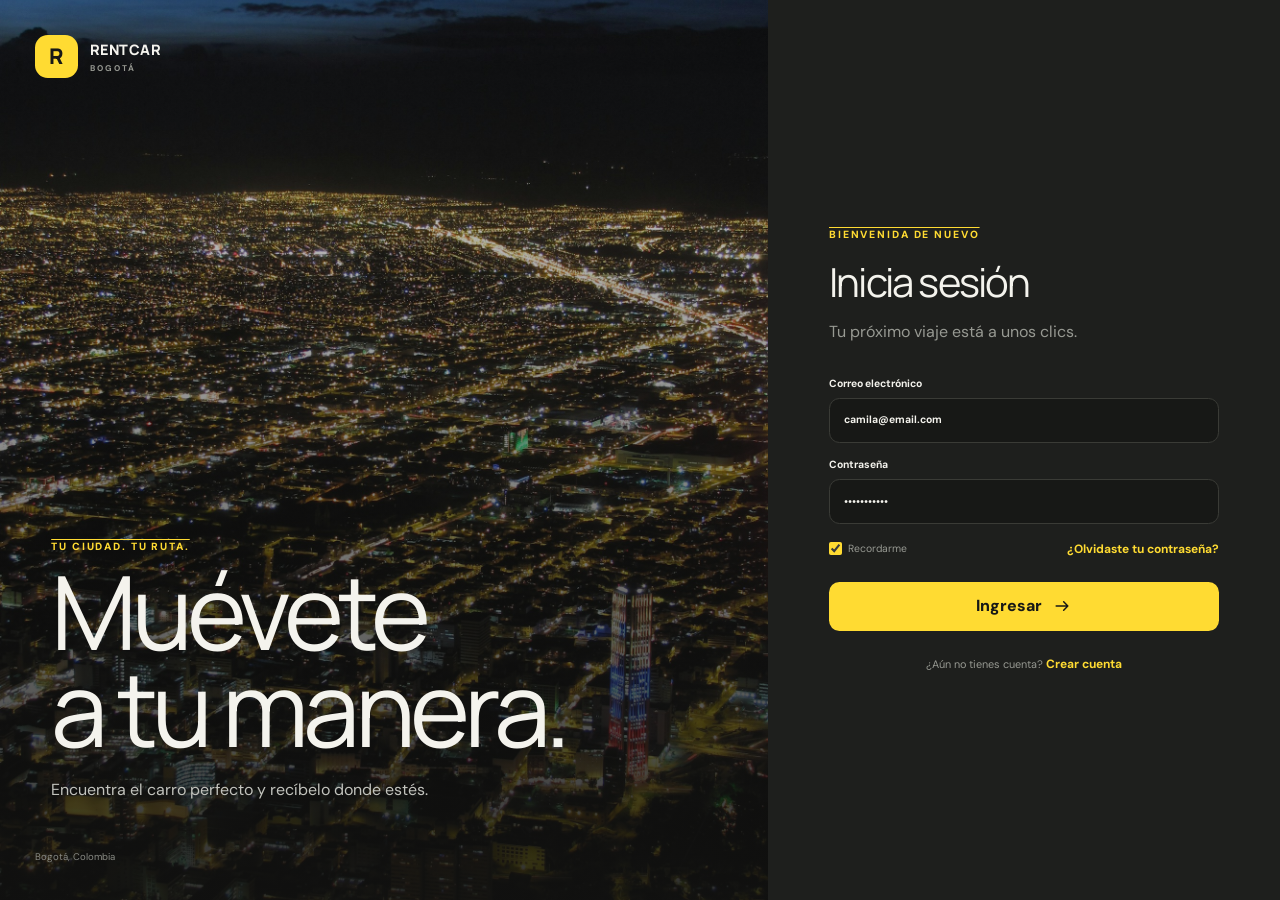
==== commit 039fbe63: "add images" ====
--- a/index.html
+++ b/index.html
@@ -3,186 +3,42 @@
 <head>
   <meta charset="UTF-8">
   <meta name="viewport" content="width=device-width, initial-scale=1.0">
-  <title>RENTCAR · Inicio</title>
-  <meta name="description" content="Alquiler de carros en Bogotá con entrega a domicilio.">
+  <title>RENTCAR · Inicia sesión</title>
+  <meta name="description" content="Inicia sesión en RENTCAR Bogotá.">
   <link rel="stylesheet" href="css/styles.css">
 </head>
 <body>
-<div class="app">
-  <aside class="sidebar">
+<main class="login">
+  <section class="login-visual" style="background-image: linear-gradient(rgba(18, 18, 17, 0.1), rgba(18, 18, 17, 0.88)), url('assets/img/login-hero.jpg');">
     <div class="brand"><span>R</span><div>RENTCAR<small>BOGOTÁ</small></div></div>
-    <nav>
-      <a href="index.html" class="active"><svg width="20" height="20" viewBox="0 0 24 24" fill="none" stroke="currentColor" stroke-width="1.8" stroke-linecap="round" stroke-linejoin="round" aria-hidden="true"><path d="m3 11 9-8 9 8"></path><path d="M5 10v11h14V10M9 21v-7h6v7"></path></svg><span>Inicio</span></a>
-      <a href="explorar.html"><svg width="20" height="20" viewBox="0 0 24 24" fill="none" stroke="currentColor" stroke-width="1.8" stroke-linecap="round" stroke-linejoin="round" aria-hidden="true"><circle cx="11" cy="11" r="7"></circle><path d="m20 20-4-4"></path></svg><span>Explorar</span></a>
-      <a href="viajes.html"><svg width="20" height="20" viewBox="0 0 24 24" fill="none" stroke="currentColor" stroke-width="1.8" stroke-linecap="round" stroke-linejoin="round" aria-hidden="true"><path d="M5 17h14l1-5-2-5H6l-2 5 1 5Z"></path><path d="M7 7l1-3h8l1 3M7 17v3M17 17v3M4 12h16"></path></svg><span>Mis viajes</span></a>
-      <a href="billetera.html"><svg width="20" height="20" viewBox="0 0 24 24" fill="none" stroke="currentColor" stroke-width="1.8" stroke-linecap="round" stroke-linejoin="round" aria-hidden="true"><path d="M4 5h15v14H4a2 2 0 0 1-2-2V5a2 2 0 0 1 2-2h13"></path><path d="M15 10h6v5h-6a2.5 2.5 0 0 1 0-5Z"></path></svg><span>Billetera</span></a>
-      <a href="perfil.html"><svg width="20" height="20" viewBox="0 0 24 24" fill="none" stroke="currentColor" stroke-width="1.8" stroke-linecap="round" stroke-linejoin="round" aria-hidden="true"><circle cx="12" cy="8" r="4"></circle><path d="M4 21c.8-4 3.5-6 8-6s7.2 2 8 6"></path></svg><span>Mi perfil</span></a>
-    </nav>
-    <div class="sidebar-help">
-      <span>24/7</span>
-      <b>¿Necesitas ayuda?</b>
-      <small>Estamos contigo en la vía.</small>
-      <button type="button">Contactar soporte</button>
+    <div class="login-message">
+      <span class="overline">TU CIUDAD. TU RUTA.</span>
+      <h1>Muévete<br>a tu manera.</h1>
+      <p>Encuentra el carro perfecto y recíbelo donde estés.</p>
     </div>
-    <a class="side-profile" href="perfil.html">
-      <div class="avatar">CT</div>
-      <div><b>Camila Torres</b><small>Conductora Oro</small></div>
-      <span class="chev"><svg width="20" height="20" viewBox="0 0 24 24" fill="none" stroke="currentColor" stroke-width="1.8" stroke-linecap="round" stroke-linejoin="round"><path d="m9 18 6-6-6-6"></path></svg></span>
-    </a>
-  </aside>
+    <p class="photo-credit">Bogotá, Colombia</p>
+  </section>
 
-  <main class="main">
-    <header class="topbar">
-      <div class="mobile-brand"><div class="brand"><span>R</span><div>RENTCAR<small>BOGOTÁ</small></div></div></div>
-      <div class="crumb">RENTCAR <span>/ INICIO</span></div>
-      <div class="top-actions">
-        <button class="icon-button" type="button" aria-label="Notificaciones"><svg width="20" height="20" viewBox="0 0 24 24" fill="none" stroke="currentColor" stroke-width="1.8" stroke-linecap="round" stroke-linejoin="round" aria-hidden="true"><path d="M18 8a6 6 0 0 0-12 0c0 7-3 7-3 9h18c0-2-3-2-3-9"></path><path d="M10 21h4"></path></svg><i></i></button>
-        <a class="mini-profile" href="perfil.html"><span class="avatar">CT</span><b>Camila</b><svg width="15" height="15" viewBox="0 0 24 24" fill="none" stroke="currentColor" stroke-width="1.8" stroke-linecap="round" stroke-linejoin="round"><path d="m9 18 6-6-6-6"></path></svg></a>
-      </div>
-    </header>
+  <section class="login-panel">
+    <div class="login-box">
+      <div class="login-mobile-brand"><div class="brand"><span>R</span><div>RENTCAR<small>BOGOTÁ</small></div></div></div>
+      <span class="overline">BIENVENIDA DE NUEVO</span>
+      <h2>Inicia sesión</h2>
+      <p class="muted">Tu próximo viaje está a unos clics.</p>
+      <form id="login-form">
+        <label>Correo electrónico<input type="email" value="camila@email.com" required></label>
+        <label>Contraseña<input type="password" value="rentcar2025" required></label>
+        <div class="between">
+          <label class="checkbox"><input type="checkbox" checked> Recordarme</label>
+          <button class="link" type="button">¿Olvidaste tu contraseña?</button>
+        </div>
+        <button class="primary wide" type="submit">Ingresar <svg width="20" height="20" viewBox="0 0 24 24" fill="none" stroke="currentColor" stroke-width="1.8" stroke-linecap="round" stroke-linejoin="round" aria-hidden="true"><path d="m5 12 14 0m-5-5 5 5-5 5"></path></svg></button>
+      </form>
+      <p class="login-foot">¿Aún no tienes cuenta? <button class="link" type="button">Crear cuenta</button></p>
+    </div>
+  </section>
+</main>
 
-    <div class="content">
-      <section class="hero">
-        <div class="hero-copy">
-          <span class="overline dark-text">MOVILIDAD SIN LÍMITES</span>
-          <h1>¿A dónde<br>vamos hoy?</h1>
-          <p>El carro ideal, entregado en la puerta de tu casa.</p>
-        </div>
-        <div class="hero-art">
-          <span>BOG</span>
-          <img alt="Renault Duster disponible" src="assets/img/renault-duster.jpg">
-        </div>
-      </section>
-
-      <div class="search-panel">
-        <div class="location-field">
-          <span class="field-label">ENTREGA Y DEVOLUCIÓN</span>
-          <div>
-            <svg width="20" height="20" viewBox="0 0 24 24" fill="none" stroke="currentColor" stroke-width="1.8" stroke-linecap="round" stroke-linejoin="round" aria-hidden="true"><path d="M20 10c0 5-8 11-8 11S4 15 4 10a8 8 0 1 1 16 0Z"></path><circle cx="12" cy="10" r="2.5"></circle></svg>
-            <input value="Chapinero, Bogotá">
-          </div>
-          <button class="location-button" type="button"><svg width="16" height="16" viewBox="0 0 24 24" fill="none" stroke="currentColor" stroke-width="1.8" stroke-linecap="round" stroke-linejoin="round" aria-hidden="true"><circle cx="6" cy="18" r="2"></circle><circle cx="18" cy="6" r="2"></circle><path d="M8 18h3c5 0 1-12 5-12"></path></svg> Usar ubicación actual</button>
-        </div>
-        <label>
-          <span class="field-label">DESDE</span>
-          <div class="date-field">
-            <svg width="20" height="20" viewBox="0 0 24 24" fill="none" stroke="currentColor" stroke-width="1.8" stroke-linecap="round" stroke-linejoin="round" aria-hidden="true"><rect x="3" y="5" width="18" height="16" rx="3"></rect><path d="M8 3v4M16 3v4M3 10h18"></path></svg>
-            <input type="datetime-local" value="2025-06-06T10:00">
-          </div>
-        </label>
-        <label>
-          <span class="field-label">HASTA</span>
-          <div class="date-field">
-            <svg width="20" height="20" viewBox="0 0 24 24" fill="none" stroke="currentColor" stroke-width="1.8" stroke-linecap="round" stroke-linejoin="round" aria-hidden="true"><rect x="3" y="5" width="18" height="16" rx="3"></rect><path d="M8 3v4M16 3v4M3 10h18"></path></svg>
-            <input type="datetime-local" value="2025-06-09T10:00">
-          </div>
-        </label>
-        <a class="primary search-button" href="explorar.html"><svg width="20" height="20" viewBox="0 0 24 24" fill="none" stroke="currentColor" stroke-width="1.8" stroke-linecap="round" stroke-linejoin="round" aria-hidden="true"><circle cx="11" cy="11" r="7"></circle><path d="m20 20-4-4"></path></svg> Buscar carros</a>
-      </div>
-
-      <section class="section-head">
-        <div>
-          <span class="overline">RECOMENDADOS PARA TI</span>
-          <h2>Listos para rodar</h2>
-        </div>
-        <a class="text-button" href="explorar.html">Ver todos <svg width="20" height="20" viewBox="0 0 24 24" fill="none" stroke="currentColor" stroke-width="1.8" stroke-linecap="round" stroke-linejoin="round" aria-hidden="true"><path d="m5 12 14 0m-5-5 5 5-5 5"></path></svg></a>
-      </section>
-
-      <div class="car-grid home-cars">
-        <article class="car-card" data-car="duster" data-type="SUV" data-brand="Renault" data-color="Gris">
-          <div class="car-image">
-            <img alt="Renault Duster" src="assets/img/renault-duster.jpg">
-            <span class="available"><i></i> Disponible</span>
-            <button class="favorite" type="button" aria-label="Guardar"><svg width="20" height="20" viewBox="0 0 24 24" fill="none" stroke="currentColor" stroke-width="1.8" stroke-linecap="round" stroke-linejoin="round" aria-hidden="true"><path d="m12 3 2.7 5.5 6.1.9-4.4 4.3 1 6.1-5.4-2.9-5.4 2.9 1-6.1-4.4-4.3 6.1-.9Z"></path></svg></button>
-          </div>
-          <div class="car-content">
-            <div class="car-title">
-              <div><span class="overline">SUV</span><h3>Renault Duster</h3></div>
-              <div class="rating"><svg width="14" height="14" viewBox="0 0 24 24" fill="currentColor" stroke="currentColor" stroke-width="1.8" stroke-linecap="round" stroke-linejoin="round" aria-hidden="true"><path d="m12 3 2.7 5.5 6.1.9-4.4 4.3 1 6.1-5.4-2.9-5.4 2.9 1-6.1-4.4-4.3 6.1-.9Z"></path></svg>4.9<small>(64)</small></div>
-            </div>
-            <div class="spec-row">
-              <span><svg width="17" height="17" viewBox="0 0 24 24" fill="none" stroke="currentColor" stroke-width="1.8" stroke-linecap="round" stroke-linejoin="round" aria-hidden="true"><circle cx="9" cy="8" r="3"></circle><path d="M3 20c.5-4 2.5-6 6-6s5.5 2 6 6M16 5c2 0 3 1.5 3 3s-1 3-3 3M17 14c2.5.5 3.7 2.5 4 6"></path></svg>5</span>
-              <span><svg width="17" height="17" viewBox="0 0 24 24" fill="none" stroke="currentColor" stroke-width="1.8" stroke-linecap="round" stroke-linejoin="round" aria-hidden="true"><circle cx="12" cy="12" r="3"></circle><path d="M12 2v3M12 19v3M4.9 4.9 7 7M17 17l2.1 2.1M2 12h3M19 12h3M4.9 19.1 7 17M17 7l2.1-2.1"></path></svg>Automático</span>
-              <span><svg width="17" height="17" viewBox="0 0 24 24" fill="none" stroke="currentColor" stroke-width="1.8" stroke-linecap="round" stroke-linejoin="round" aria-hidden="true"><path d="M4 17a8 8 0 1 1 16 0"></path><path d="m12 14 4-4M7 17h10"></path></svg>Ilimitados</span>
-            </div>
-            <div class="car-footer">
-              <div><strong>$185.000</strong><span>/ día</span></div>
-              <button class="circle-button" type="button" aria-label="Ver vehículo"><svg width="20" height="20" viewBox="0 0 24 24" fill="none" stroke="currentColor" stroke-width="1.8" stroke-linecap="round" stroke-linejoin="round" aria-hidden="true"><path d="m5 12 14 0m-5-5 5 5-5 5"></path></svg></button>
-            </div>
-          </div>
-        </article>
-
-        <article class="car-card" data-car="cx30" data-type="SUV" data-brand="Mazda" data-color="Plata">
-          <div class="car-image">
-            <img alt="Mazda CX-30" src="assets/img/mazda-cx30.jpg">
-            <span class="available"><i></i> Disponible</span>
-            <button class="favorite" type="button" aria-label="Guardar"><svg width="20" height="20" viewBox="0 0 24 24" fill="none" stroke="currentColor" stroke-width="1.8" stroke-linecap="round" stroke-linejoin="round" aria-hidden="true"><path d="m12 3 2.7 5.5 6.1.9-4.4 4.3 1 6.1-5.4-2.9-5.4 2.9 1-6.1-4.4-4.3 6.1-.9Z"></path></svg></button>
-          </div>
-          <div class="car-content">
-            <div class="car-title">
-              <div><span class="overline">SUV</span><h3>Mazda CX-30</h3></div>
-              <div class="rating"><svg width="14" height="14" viewBox="0 0 24 24" fill="currentColor" stroke="currentColor" stroke-width="1.8" stroke-linecap="round" stroke-linejoin="round" aria-hidden="true"><path d="m12 3 2.7 5.5 6.1.9-4.4 4.3 1 6.1-5.4-2.9-5.4 2.9 1-6.1-4.4-4.3 6.1-.9Z"></path></svg>4.8<small>(47)</small></div>
-            </div>
-            <div class="spec-row">
-              <span><svg width="17" height="17" viewBox="0 0 24 24" fill="none" stroke="currentColor" stroke-width="1.8" stroke-linecap="round" stroke-linejoin="round" aria-hidden="true"><circle cx="9" cy="8" r="3"></circle><path d="M3 20c.5-4 2.5-6 6-6s5.5 2 6 6M16 5c2 0 3 1.5 3 3s-1 3-3 3M17 14c2.5.5 3.7 2.5 4 6"></path></svg>5</span>
-              <span><svg width="17" height="17" viewBox="0 0 24 24" fill="none" stroke="currentColor" stroke-width="1.8" stroke-linecap="round" stroke-linejoin="round" aria-hidden="true"><circle cx="12" cy="12" r="3"></circle><path d="M12 2v3M12 19v3M4.9 4.9 7 7M17 17l2.1 2.1M2 12h3M19 12h3M4.9 19.1 7 17M17 7l2.1-2.1"></path></svg>Automático</span>
-              <span><svg width="17" height="17" viewBox="0 0 24 24" fill="none" stroke="currentColor" stroke-width="1.8" stroke-linecap="round" stroke-linejoin="round" aria-hidden="true"><path d="M4 17a8 8 0 1 1 16 0"></path><path d="m12 14 4-4M7 17h10"></path></svg>250 km/día</span>
-            </div>
-            <div class="car-footer">
-              <div><strong>$230.000</strong><span>/ día</span></div>
-              <button class="circle-button" type="button" aria-label="Ver vehículo"><svg width="20" height="20" viewBox="0 0 24 24" fill="none" stroke="currentColor" stroke-width="1.8" stroke-linecap="round" stroke-linejoin="round" aria-hidden="true"><path d="m5 12 14 0m-5-5 5 5-5 5"></path></svg></button>
-            </div>
-          </div>
-        </article>
-
-        <article class="car-card" data-car="onix" data-type="Compacto" data-brand="Chevrolet" data-color="Negro">
-          <div class="car-image">
-            <img alt="Chevrolet Onix" src="assets/img/chevrolet-onix.jpg">
-            <span class="available"><i></i> Disponible</span>
-            <button class="favorite" type="button" aria-label="Guardar"><svg width="20" height="20" viewBox="0 0 24 24" fill="none" stroke="currentColor" stroke-width="1.8" stroke-linecap="round" stroke-linejoin="round" aria-hidden="true"><path d="m12 3 2.7 5.5 6.1.9-4.4 4.3 1 6.1-5.4-2.9-5.4 2.9 1-6.1-4.4-4.3 6.1-.9Z"></path></svg></button>
-          </div>
-          <div class="car-content">
-            <div class="car-title">
-              <div><span class="overline">Compacto</span><h3>Chevrolet Onix</h3></div>
-              <div class="rating"><svg width="14" height="14" viewBox="0 0 24 24" fill="currentColor" stroke="currentColor" stroke-width="1.8" stroke-linecap="round" stroke-linejoin="round" aria-hidden="true"><path d="m12 3 2.7 5.5 6.1.9-4.4 4.3 1 6.1-5.4-2.9-5.4 2.9 1-6.1-4.4-4.3 6.1-.9Z"></path></svg>4.7<small>(81)</small></div>
-            </div>
-            <div class="spec-row">
-              <span><svg width="17" height="17" viewBox="0 0 24 24" fill="none" stroke="currentColor" stroke-width="1.8" stroke-linecap="round" stroke-linejoin="round" aria-hidden="true"><circle cx="9" cy="8" r="3"></circle><path d="M3 20c.5-4 2.5-6 6-6s5.5 2 6 6M16 5c2 0 3 1.5 3 3s-1 3-3 3M17 14c2.5.5 3.7 2.5 4 6"></path></svg>5</span>
-              <span><svg width="17" height="17" viewBox="0 0 24 24" fill="none" stroke="currentColor" stroke-width="1.8" stroke-linecap="round" stroke-linejoin="round" aria-hidden="true"><circle cx="12" cy="12" r="3"></circle><path d="M12 2v3M12 19v3M4.9 4.9 7 7M17 17l2.1 2.1M2 12h3M19 12h3M4.9 19.1 7 17M17 7l2.1-2.1"></path></svg>Mecánico</span>
-              <span><svg width="17" height="17" viewBox="0 0 24 24" fill="none" stroke="currentColor" stroke-width="1.8" stroke-linecap="round" stroke-linejoin="round" aria-hidden="true"><path d="M4 17a8 8 0 1 1 16 0"></path><path d="m12 14 4-4M7 17h10"></path></svg>200 km/día</span>
-            </div>
-            <div class="car-footer">
-              <div><strong>$145.000</strong><span>/ día</span></div>
-              <button class="circle-button" type="button" aria-label="Ver vehículo"><svg width="20" height="20" viewBox="0 0 24 24" fill="none" stroke="currentColor" stroke-width="1.8" stroke-linecap="round" stroke-linejoin="round" aria-hidden="true"><path d="m5 12 14 0m-5-5 5 5-5 5"></path></svg></button>
-            </div>
-          </div>
-        </article>
-      </div>
-
-      <a class="active-trip" href="viajes.html">
-        <div class="trip-icon"><svg width="20" height="20" viewBox="0 0 24 24" fill="none" stroke="currentColor" stroke-width="1.8" stroke-linecap="round" stroke-linejoin="round" aria-hidden="true"><circle cx="6" cy="18" r="2"></circle><circle cx="18" cy="6" r="2"></circle><path d="M8 18h3c5 0 1-12 5-12"></path></svg></div>
-        <div>
-          <span class="overline">PRÓXIMO VIAJE</span>
-          <h3>Tu Duster te espera</h3>
-          <p>Viernes, 6 jun. · Entrega en tu ubicación</p>
-        </div>
-        <div class="trip-date"><strong>06</strong><span>JUN</span></div>
-        <svg width="20" height="20" viewBox="0 0 24 24" fill="none" stroke="currentColor" stroke-width="1.8" stroke-linecap="round" stroke-linejoin="round" aria-hidden="true"><path d="m9 18 6-6-6-6"></path></svg>
-      </a>
-    </div>
-  </main>
-
-  <nav class="mobile-nav">
-    <a href="index.html" class="active"><svg width="20" height="20" viewBox="0 0 24 24" fill="none" stroke="currentColor" stroke-width="1.8" stroke-linecap="round" stroke-linejoin="round" aria-hidden="true"><path d="m3 11 9-8 9 8"></path><path d="M5 10v11h14V10M9 21v-7h6v7"></path></svg><small>Inicio</small></a>
-    <a href="explorar.html"><svg width="20" height="20" viewBox="0 0 24 24" fill="none" stroke="currentColor" stroke-width="1.8" stroke-linecap="round" stroke-linejoin="round" aria-hidden="true"><circle cx="11" cy="11" r="7"></circle><path d="m20 20-4-4"></path></svg><small>Explorar</small></a>
-    <a href="viajes.html"><svg width="20" height="20" viewBox="0 0 24 24" fill="none" stroke="currentColor" stroke-width="1.8" stroke-linecap="round" stroke-linejoin="round" aria-hidden="true"><path d="M5 17h14l1-5-2-5H6l-2 5 1 5Z"></path><path d="M7 7l1-3h8l1 3M7 17v3M17 17v3M4 12h16"></path></svg><small>Mis viajes</small></a>
-    <a href="billetera.html"><svg width="20" height="20" viewBox="0 0 24 24" fill="none" stroke="currentColor" stroke-width="1.8" stroke-linecap="round" stroke-linejoin="round" aria-hidden="true"><path d="M4 5h15v14H4a2 2 0 0 1-2-2V5a2 2 0 0 1 2-2h13"></path><path d="M15 10h6v5h-6a2.5 2.5 0 0 1 0-5Z"></path></svg><small>Billetera</small></a>
-    <a href="perfil.html"><svg width="20" height="20" viewBox="0 0 24 24" fill="none" stroke="currentColor" stroke-width="1.8" stroke-linecap="round" stroke-linejoin="round" aria-hidden="true"><circle cx="12" cy="8" r="4"></circle><path d="M4 21c.8-4 3.5-6 8-6s7.2 2 8 6"></path></svg><small>Mi perfil</small></a>
-  </nav>
-</div>
-
-<div id="modal-root"></div>
-<div id="toast-root"></div>
 <script src="js/main.js"></script>
 </body>
 </html>
